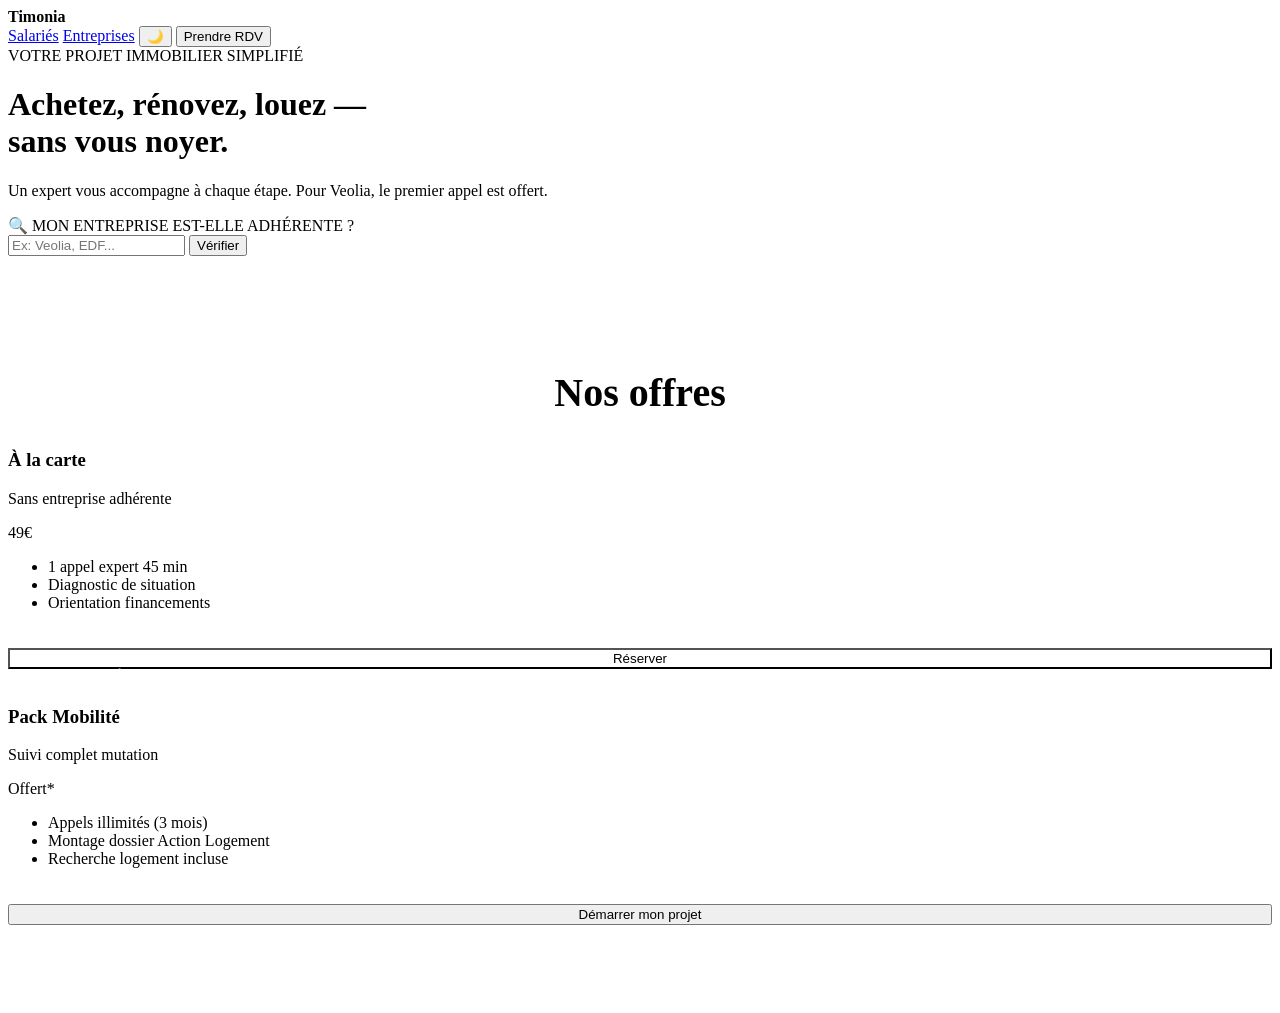
==== index.html @ 59b9c1b2 "Add pricing section with offers and buttons" ====
<!DOCTYPE html>
<html lang="fr">
<head>
    <meta charset="UTF-8">
    <meta name="viewport" content="width=device-width, initial-scale=1.0">
    <title>Timonia | Accompagnement Immobilier Pro</title>
    <link rel="stylesheet" href="css/style.css">
</head>
<body class="light-theme"> <nav class="navbar">
        <div class="nav-container">
            <div class="logo"><strong>Timonia</strong></div>
            <div class="nav-links">
                <a href="#salarie">Salariés</a>
                <a href="#entreprise">Entreprises</a>
                <button id="theme-toggle">🌙</button>
                <button class="btn-main">Prendre RDV</button>
            </div>
        </div>
    </nav>

    <header class="hero">
        <div class="container">
            <div class="badge">VOTRE PROJET IMMOBILIER SIMPLIFIÉ</div>
            <h1>Achetez, rénovez, louez — <br><span class="accent">sans vous noyer.</span></h1>
            <p>Un expert vous accompagne à chaque étape. Pour Veolia, le premier appel est offert.</p>
            
            <div class="search-box">
                <label>🔍 MON ENTREPRISE EST-ELLE ADHÉRENTE ?</label>
                <div class="input-group">
                    <input type="text" id="company-input" placeholder="Ex: Veolia, EDF...">
                    <button class="btn-main" onclick="checkCompany()">Vérifier</button>
                </div>
                <div id="result-msg"></div>
            </div>
        </div>
    </header>

    <script src="js/app.js"></script>
</body>


    <section class="container" style="padding: 80px 0;">
    <h2 class="fraunces" style="text-align: center; font-size: 2.5rem;">Nos offres</h2>
    <div class="pricing-grid">
        <div class="card">
            <h3>À la carte</h3>
            <p style="color:var(--muted)">Sans entreprise adhérente</p>
            <div class="price">49€</div>
            <ul class="features">
                <li>1 appel expert 45 min</li>
                <li>Diagnostic de situation</li>
                <li>Orientation financements</li>
            </ul>
            <button class="btn-main" style="width: 100%; margin-top: 20px; background: var(--surface2); color: var(--text);">Réserver</button>
        </div>

        <div class="card featured">
            <div class="badge" style="background: var(--accent); color: white;">RECOMMANDÉ VEOLIA</div>
            <h3>Pack Mobilité</h3>
            <p style="color:var(--muted)">Suivi complet mutation</p>
            <div class="price">Offert*</div>
            <ul class="features">
                <li>Appels illimités (3 mois)</li>
                <li>Montage dossier Action Logement</li>
                <li>Recherche logement incluse</li>
            </ul>
            <button class="btn-main" style="width: 100%; margin-top: 20px;">Démarrer mon projet</button>
        </div>
    </div>
</section>

    
</html>
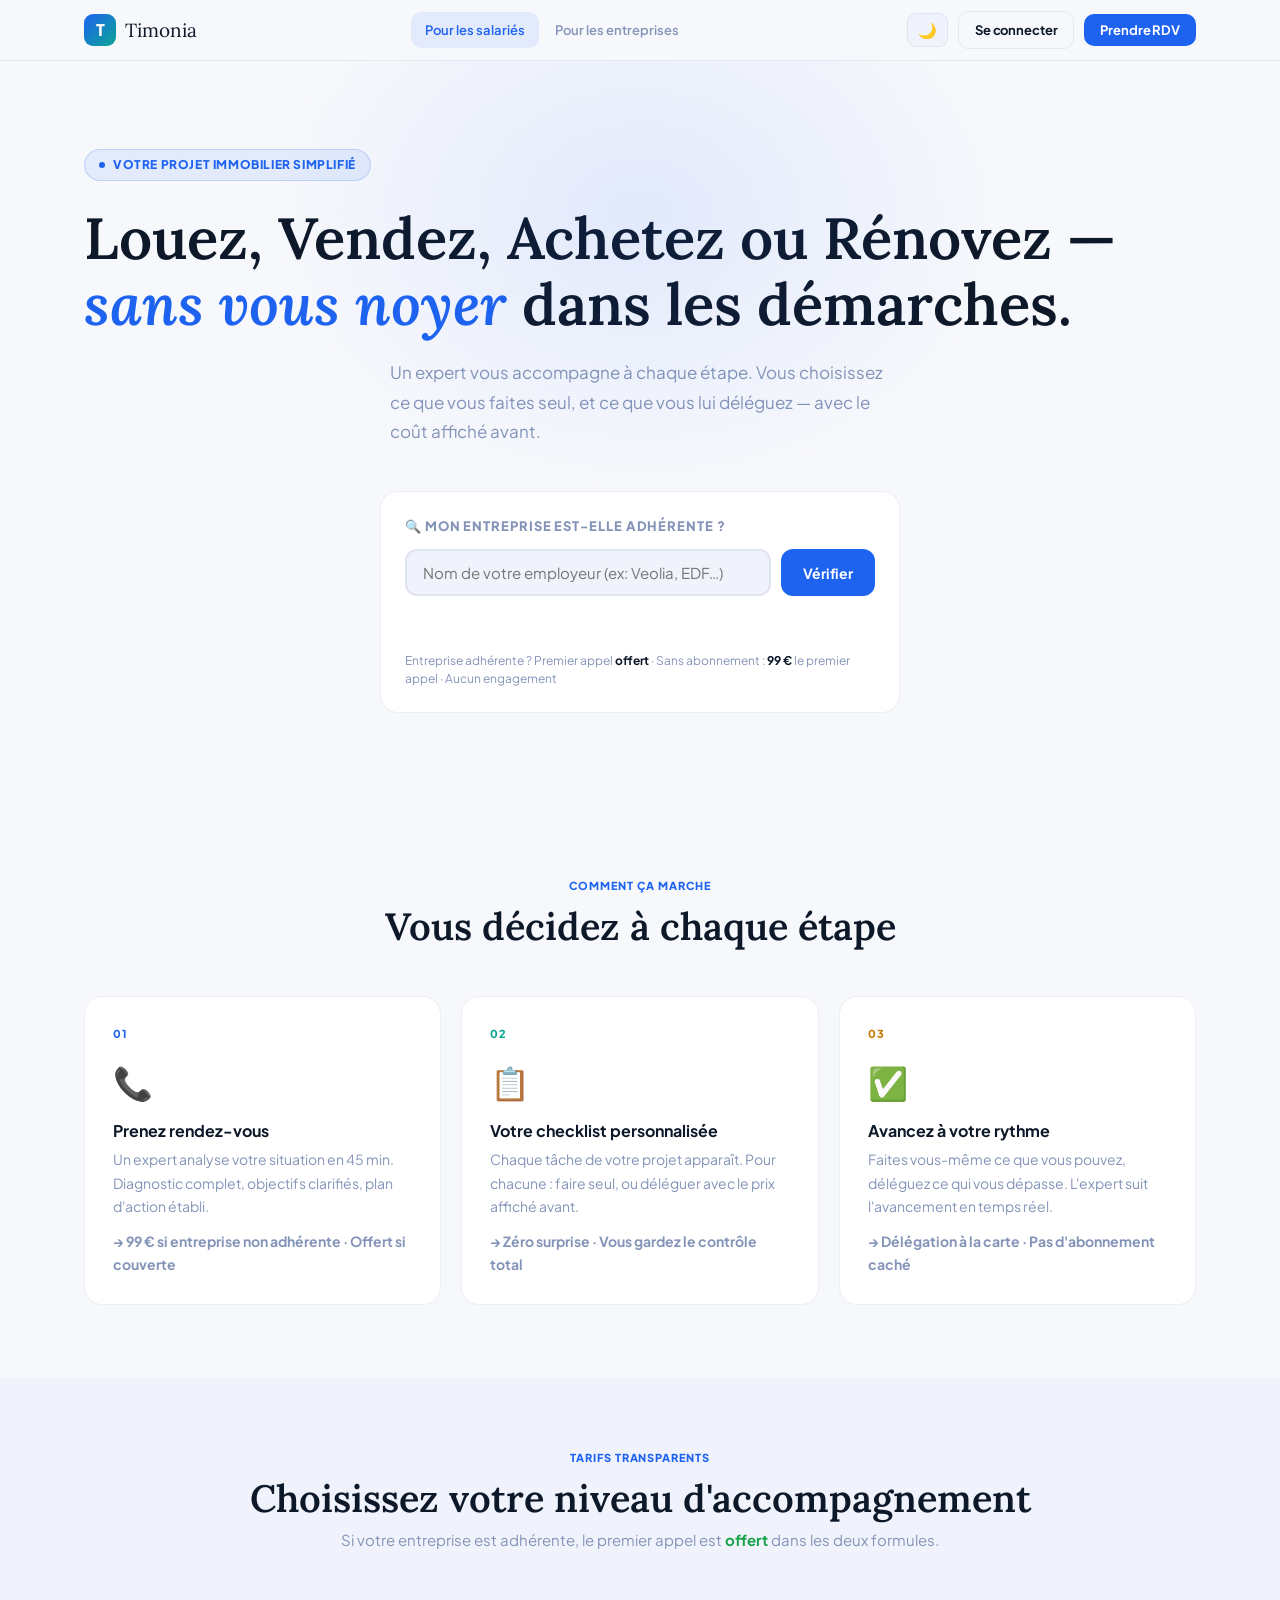
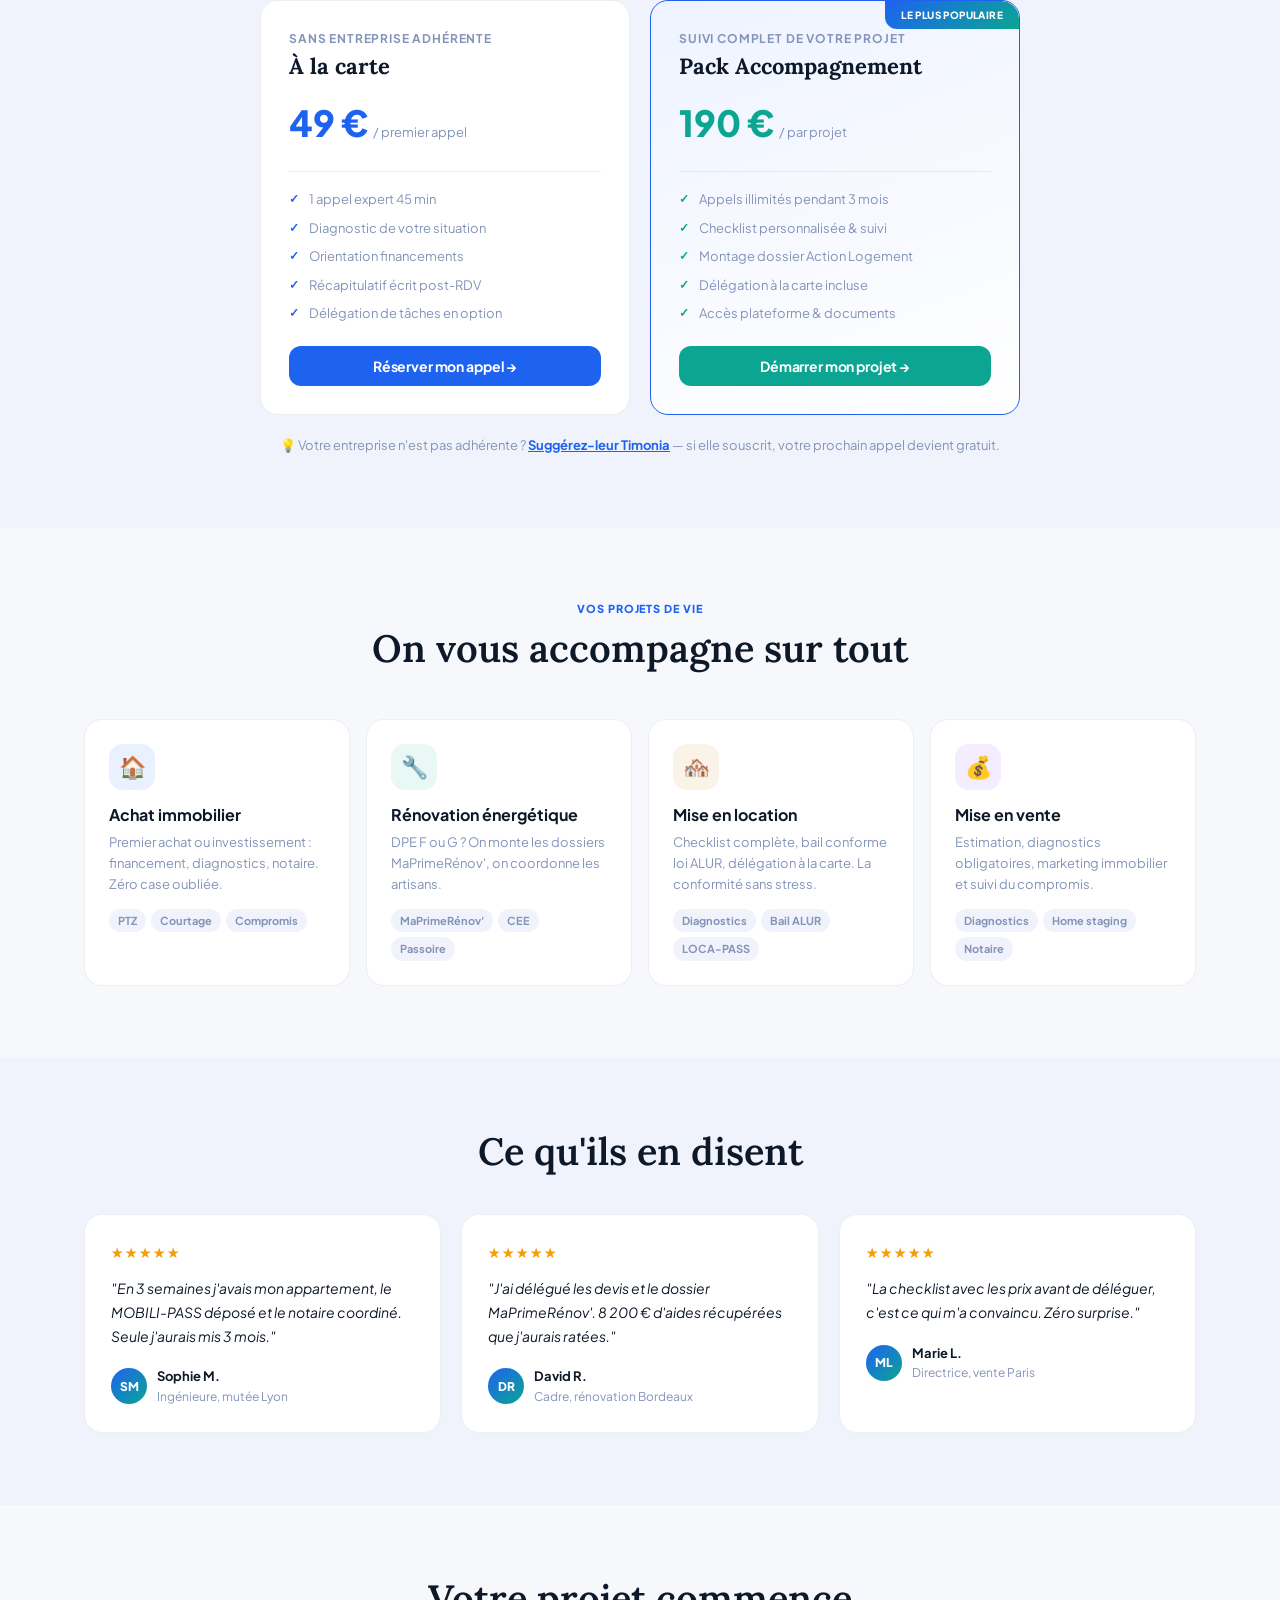
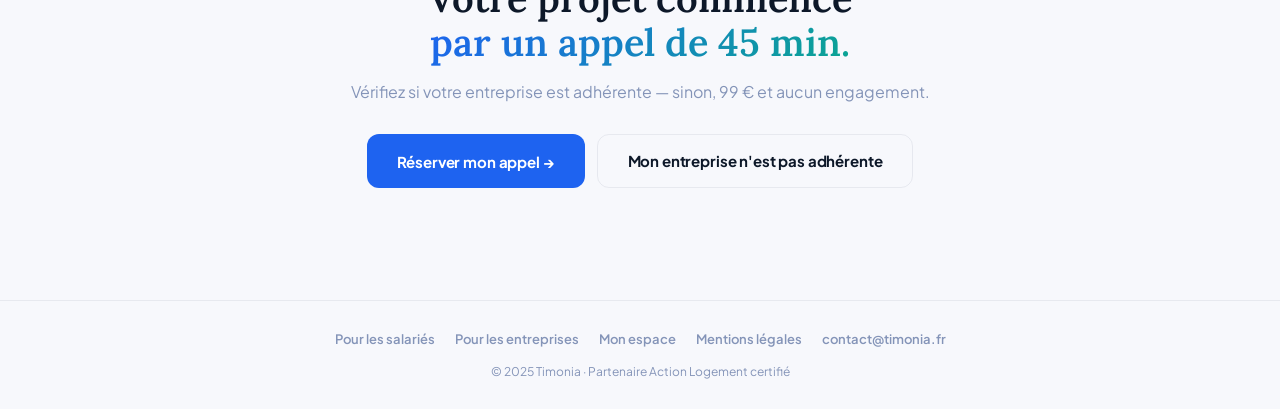
==== commit d84c0dc9: "Update index.html" ====
--- a/index.html
+++ b/index.html
@@ -1,73 +1,392 @@
 <!DOCTYPE html>
 <html lang="fr">
 <head>
-    <meta charset="UTF-8">
-    <meta name="viewport" content="width=device-width, initial-scale=1.0">
-    <title>Timonia | Accompagnement Immobilier Pro</title>
-    <link rel="stylesheet" href="css/style.css">
+  <meta charset="UTF-8" />
+  <meta name="viewport" content="width=device-width, initial-scale=1.0" />
+  <title>Timonia — Votre projet immobilier simplifié</title>
+  <link rel="stylesheet" href="css/base.css" />
+  <link rel="stylesheet" href="css/salarie.css" />
+  <link rel="preconnect" href="https://fonts.googleapis.com" />
+  <link href="https://fonts.googleapis.com/css2?family=Lora:ital,wght@0,400;0,600;1,400&family=Plus+Jakarta+Sans:wght@400;500;600;700;800&display=swap" rel="stylesheet" />
 </head>
-<body class="light-theme"> <nav class="navbar">
-        <div class="nav-container">
-            <div class="logo"><strong>Timonia</strong></div>
-            <div class="nav-links">
-                <a href="#salarie">Salariés</a>
-                <a href="#entreprise">Entreprises</a>
-                <button id="theme-toggle">🌙</button>
-                <button class="btn-main">Prendre RDV</button>
+<body class="light">
+
+  <!-- NAV -->
+  <nav class="navbar" id="navbar">
+    <div class="nav-inner">
+      <a href="index.html" class="logo">
+        <div class="logo-mark">T</div>
+        <span class="logo-text">Timonia</span>
+      </a>
+      <div class="nav-links">
+        <a href="index.html" class="nav-link active">Pour les salariés</a>
+        <a href="entreprise.html" class="nav-link">Pour les entreprises</a>
+      </div>
+      <div class="nav-right">
+        <button class="btn-theme" id="themeToggle" aria-label="Changer le thème">🌙</button>
+        <a href="dashboard.html" class="btn btn-outline btn-sm">Se connecter</a>
+        <button class="btn btn-primary btn-sm" id="openRdvModal">Prendre RDV</button>
+      </div>
+      <button class="nav-burger" id="navBurger" aria-label="Menu">☰</button>
+    </div>
+    <div class="nav-mobile" id="navMobile">
+      <a href="index.html" class="nav-mobile-link">Pour les salariés</a>
+      <a href="entreprise.html" class="nav-mobile-link">Pour les entreprises</a>
+      <a href="dashboard.html" class="nav-mobile-link">Se connecter</a>
+    </div>
+  </nav>
+
+  <!-- HERO -->
+  <section class="hero">
+    <div class="hero-glow"></div>
+    <div class="container">
+      <div class="hero-badge">
+        <span class="badge-dot"></span>
+        VOTRE PROJET IMMOBILIER SIMPLIFIÉ
+      </div>
+      <h1 class="hero-title">
+        Louez, Vendez, Achetez ou Rénovez —<br />
+        <em class="text-accent">sans vous noyer</em> dans les démarches.
+      </h1>
+      <p class="hero-sub">
+        Un expert vous accompagne à chaque étape. Vous choisissez ce que vous faites seul,
+        et ce que vous lui déléguez — avec le coût affiché avant.
+      </p>
+
+      <!-- Coverage Checker -->
+      <div class="coverage-box card">
+        <p class="coverage-label">🔍 Mon entreprise est-elle adhérente ?</p>
+        <div class="coverage-row">
+          <input
+            type="text"
+            id="coverageInput"
+            class="coverage-input"
+            placeholder="Nom de votre employeur (ex: Veolia, EDF…)"
+          />
+          <button class="btn btn-primary" id="checkCoverage">Vérifier</button>
+        </div>
+        <div id="coverageResult" class="coverage-result" hidden></div>
+        <p class="coverage-note">
+          Entreprise adhérente ? Premier appel <strong class="text-green">offert</strong> ·
+          Sans abonnement : <strong>99 €</strong> le premier appel · Aucun engagement
+        </p>
+      </div>
+    </div>
+  </section>
+
+  <!-- COMMENT ÇA MARCHE -->
+  <section class="section">
+    <div class="container">
+      <div class="section-header">
+        <p class="section-label text-accent">COMMENT ÇA MARCHE</p>
+        <h2 class="section-title">Vous décidez à chaque étape</h2>
+      </div>
+      <div class="grid-3">
+        <div class="card card-step">
+          <span class="step-num text-accent">01</span>
+          <div class="step-icon">📞</div>
+          <h3>Prenez rendez-vous</h3>
+          <p>Un expert analyse votre situation en 45 min. Diagnostic complet, objectifs clarifiés, plan d'action établi.</p>
+          <p class="step-note text-accent">→ 99 € si entreprise non adhérente · Offert si couverte</p>
+        </div>
+        <div class="card card-step">
+          <span class="step-num text-teal">02</span>
+          <div class="step-icon">📋</div>
+          <h3>Votre checklist personnalisée</h3>
+          <p>Chaque tâche de votre projet apparaît. Pour chacune : faire seul, ou déléguer avec le prix affiché avant.</p>
+          <p class="step-note text-teal">→ Zéro surprise · Vous gardez le contrôle total</p>
+        </div>
+        <div class="card card-step">
+          <span class="step-num text-gold">03</span>
+          <div class="step-icon">✅</div>
+          <h3>Avancez à votre rythme</h3>
+          <p>Faites vous-même ce que vous pouvez, déléguez ce qui vous dépasse. L'expert suit l'avancement en temps réel.</p>
+          <p class="step-note text-gold">→ Délégation à la carte · Pas d'abonnement caché</p>
+        </div>
+      </div>
+    </div>
+  </section>
+
+  <!-- TARIFS SALARIÉ -->
+  <section class="section section-tinted">
+    <div class="container">
+      <div class="section-header">
+        <p class="section-label text-accent">TARIFS TRANSPARENTS</p>
+        <h2 class="section-title">Choisissez votre niveau d'accompagnement</h2>
+        <p class="section-sub">Si votre entreprise est adhérente, le premier appel est <strong class="text-green">offert</strong> dans les deux formules.</p>
+      </div>
+      <div class="pricing-grid">
+        <div class="plan card">
+          <p class="plan-sub">Sans entreprise adhérente</p>
+          <h3 class="plan-name">À la carte</h3>
+          <div class="plan-price">
+            <span class="price-amount text-accent">49 €</span>
+            <span class="price-period">/ premier appel</span>
+          </div>
+          <ul class="plan-features">
+            <li>1 appel expert 45 min</li>
+            <li>Diagnostic de votre situation</li>
+            <li>Orientation financements</li>
+            <li>Récapitulatif écrit post-RDV</li>
+            <li>Délégation de tâches en option</li>
+          </ul>
+          <button class="btn btn-primary w-full" onclick="openModal('rdv')">Réserver mon appel →</button>
+        </div>
+        <div class="plan plan-featured card">
+          <div class="plan-badge">LE PLUS POPULAIRE</div>
+          <p class="plan-sub">Suivi complet de votre projet</p>
+          <h3 class="plan-name">Pack Accompagnement</h3>
+          <div class="plan-price">
+            <span class="price-amount text-teal">190 €</span>
+            <span class="price-period">/ par projet</span>
+          </div>
+          <ul class="plan-features">
+            <li>Appels illimités pendant 3 mois</li>
+            <li>Checklist personnalisée & suivi</li>
+            <li>Montage dossier Action Logement</li>
+            <li>Délégation à la carte incluse</li>
+            <li>Accès plateforme & documents</li>
+          </ul>
+          <button class="btn btn-teal w-full" onclick="openModal('pack')">Démarrer mon projet →</button>
+        </div>
+      </div>
+      <p class="pricing-note">
+        💡 Votre entreprise n'est pas adhérente ?
+        <a href="entreprise.html" class="link-accent">Suggérez-leur Timonia</a>
+        — si elle souscrit, votre prochain appel devient gratuit.
+      </p>
+    </div>
+  </section>
+
+  <!-- CAS D'USAGE -->
+  <section class="section">
+    <div class="container">
+      <div class="section-header">
+        <p class="section-label text-accent">VOS PROJETS DE VIE</p>
+        <h2 class="section-title">On vous accompagne sur tout</h2>
+      </div>
+      <div class="grid-4">
+        <div class="card card-usecase" onclick="window.location='dashboard.html#achat'">
+          <div class="usecase-icon accent-bg">🏠</div>
+          <h3>Achat immobilier</h3>
+          <p>Premier achat ou investissement : financement, diagnostics, notaire. Zéro case oubliée.</p>
+          <div class="tags">
+            <span class="tag tag-accent">PTZ</span>
+            <span class="tag tag-accent">Courtage</span>
+            <span class="tag tag-accent">Compromis</span>
+          </div>
+        </div>
+        <div class="card card-usecase" onclick="window.location='dashboard.html#renovation'">
+          <div class="usecase-icon teal-bg">🔧</div>
+          <h3>Rénovation énergétique</h3>
+          <p>DPE F ou G ? On monte les dossiers MaPrimeRénov', on coordonne les artisans.</p>
+          <div class="tags">
+            <span class="tag tag-teal">MaPrimeRénov'</span>
+            <span class="tag tag-teal">CEE</span>
+            <span class="tag tag-teal">Passoire</span>
+          </div>
+        </div>
+        <div class="card card-usecase" onclick="window.location='dashboard.html#location'">
+          <div class="usecase-icon gold-bg">🏘️</div>
+          <h3>Mise en location</h3>
+          <p>Checklist complète, bail conforme loi ALUR, délégation à la carte. La conformité sans stress.</p>
+          <div class="tags">
+            <span class="tag tag-gold">Diagnostics</span>
+            <span class="tag tag-gold">Bail ALUR</span>
+            <span class="tag tag-gold">LOCA-PASS</span>
+          </div>
+        </div>
+        <div class="card card-usecase" onclick="window.location='dashboard.html#vente'">
+          <div class="usecase-icon purple-bg">💰</div>
+          <h3>Mise en vente</h3>
+          <p>Estimation, diagnostics obligatoires, marketing immobilier et suivi du compromis.</p>
+          <div class="tags">
+            <span class="tag tag-purple">Diagnostics</span>
+            <span class="tag tag-purple">Home staging</span>
+            <span class="tag tag-purple">Notaire</span>
+          </div>
+        </div>
+      </div>
+    </div>
+  </section>
+
+  <!-- TÉMOIGNAGES -->
+  <section class="section section-tinted">
+    <div class="container">
+      <h2 class="section-title" style="text-align:center;margin-bottom:2.5rem;">Ce qu'ils en disent</h2>
+      <div class="grid-3">
+        <div class="card card-testimonial">
+          <div class="stars">★★★★★</div>
+          <p class="testimonial-text">"En 3 semaines j'avais mon appartement, le MOBILI-PASS déposé et le notaire coordiné. Seule j'aurais mis 3 mois."</p>
+          <div class="testimonial-author">
+            <div class="author-avatar">SM</div>
+            <div>
+              <p class="author-name">Sophie M.</p>
+              <p class="author-role">Ingénieure, mutée Lyon</p>
             </div>
-        </div>
-    </nav>
-
-    <header class="hero">
-        <div class="container">
-            <div class="badge">VOTRE PROJET IMMOBILIER SIMPLIFIÉ</div>
-            <h1>Achetez, rénovez, louez — <br><span class="accent">sans vous noyer.</span></h1>
-            <p>Un expert vous accompagne à chaque étape. Pour Veolia, le premier appel est offert.</p>
-            
-            <div class="search-box">
-                <label>🔍 MON ENTREPRISE EST-ELLE ADHÉRENTE ?</label>
-                <div class="input-group">
-                    <input type="text" id="company-input" placeholder="Ex: Veolia, EDF...">
-                    <button class="btn-main" onclick="checkCompany()">Vérifier</button>
-                </div>
-                <div id="result-msg"></div>
+          </div>
+        </div>
+        <div class="card card-testimonial">
+          <div class="stars">★★★★★</div>
+          <p class="testimonial-text">"J'ai délégué les devis et le dossier MaPrimeRénov'. 8 200 € d'aides récupérées que j'aurais ratées."</p>
+          <div class="testimonial-author">
+            <div class="author-avatar">DR</div>
+            <div>
+              <p class="author-name">David R.</p>
+              <p class="author-role">Cadre, rénovation Bordeaux</p>
             </div>
-        </div>
-    </header>
-
-    <script src="js/app.js"></script>
+          </div>
+        </div>
+        <div class="card card-testimonial">
+          <div class="stars">★★★★★</div>
+          <p class="testimonial-text">"La checklist avec les prix avant de déléguer, c'est ce qui m'a convaincu. Zéro surprise."</p>
+          <div class="testimonial-author">
+            <div class="author-avatar">ML</div>
+            <div>
+              <p class="author-name">Marie L.</p>
+              <p class="author-role">Directrice, vente Paris</p>
+            </div>
+          </div>
+        </div>
+      </div>
+    </div>
+  </section>
+
+  <!-- CTA FINAL -->
+  <section class="section cta-section">
+    <div class="container text-center">
+      <h2 class="cta-title">Votre projet commence<br /><span class="gradient-text">par un appel de 45 min.</span></h2>
+      <p class="cta-sub">Vérifiez si votre entreprise est adhérente — sinon, 99 € et aucun engagement.</p>
+      <div class="cta-btns">
+        <button class="btn btn-primary btn-lg" onclick="openModal('rdv')">Réserver mon appel →</button>
+        <a href="entreprise.html" class="btn btn-outline btn-lg">Mon entreprise n'est pas adhérente</a>
+      </div>
+    </div>
+  </section>
+
+  <!-- FOOTER -->
+  <footer class="footer">
+    <div class="container">
+      <div class="footer-links">
+        <a href="index.html">Pour les salariés</a>
+        <a href="entreprise.html">Pour les entreprises</a>
+        <a href="dashboard.html">Mon espace</a>
+        <a href="#">Mentions légales</a>
+        <a href="mailto:contact@timonia.fr">contact@timonia.fr</a>
+      </div>
+      <p class="footer-copy">© 2025 Timonia · Partenaire Action Logement certifié</p>
+    </div>
+  </footer>
+
+  <!-- MODAL RDV -->
+  <div class="modal-bg" id="modalRdv" hidden>
+    <div class="modal-box">
+      <div class="modal-header">
+        <div>
+          <h2 class="modal-title">Réserver mon appel expert</h2>
+          <p class="modal-sub">49 € si votre entreprise n'est pas adhérente</p>
+        </div>
+        <button class="modal-close" onclick="closeModal('rdv')">✕</button>
+      </div>
+      <div class="modal-notice">
+        💡 Entreprise adhérente ? Cet appel est <strong>offert</strong>. On vérifiera avec vous.
+      </div>
+      <form id="formRdv" class="modal-form">
+        <div class="form-row">
+          <div class="form-group">
+            <label>Prénom & Nom</label>
+            <input type="text" placeholder="Thomas Mercier" required />
+          </div>
+          <div class="form-group">
+            <label>Email</label>
+            <input type="email" placeholder="t.mercier@email.com" required />
+          </div>
+        </div>
+        <div class="form-group">
+          <label>Votre employeur (optionnel)</label>
+          <input type="text" placeholder="Veolia, EDF, SNCF…" />
+        </div>
+        <div class="form-group">
+          <label>Votre projet</label>
+          <select>
+            <option value="">Sélectionner…</option>
+            <option>Mobilité professionnelle</option>
+            <option>Achat immobilier</option>
+            <option>Rénovation énergétique</option>
+            <option>Location / Gestion locative</option>
+            <option>Mise en vente</option>
+          </select>
+        </div>
+        <div class="form-group">
+          <label>Contexte rapide</label>
+          <textarea rows="2" placeholder="Ex: Muté à Lyon en septembre, budget 420k€…"></textarea>
+        </div>
+        <button type="submit" class="btn btn-primary w-full">Confirmer mon RDV → 49 €</button>
+        <p class="form-note">Si votre entreprise est adhérente, le paiement ne sera pas prélevé.</p>
+      </form>
+      <div class="form-success" id="successRdv" hidden>
+        <div class="success-icon">✅</div>
+        <h3>C'est confirmé !</h3>
+        <p>Un expert Timonia vous rappelle sous 24h pour fixer le créneau.</p>
+      </div>
+    </div>
+  </div>
+
+  <!-- MODAL PACK -->
+  <div class="modal-bg" id="modalPack" hidden>
+    <div class="modal-box">
+      <div class="modal-header">
+        <div>
+          <h2 class="modal-title">Pack Accompagnement</h2>
+          <p class="modal-sub">190€/ mois · Suivi complet 3 mois</p>
+        </div>
+        <button class="modal-close" onclick="closeModal('pack')">✕</button>
+      </div>
+      <div class="modal-notice">
+        💡 Entreprise adhérente ? Cet appel est <strong>offert</strong>. On vérifiera avec vous.
+      </div>
+      <form id="formPack" class="modal-form">
+        <div class="form-row">
+          <div class="form-group">
+            <label>Prénom & Nom</label>
+            <input type="text" placeholder="Thomas Mercier" required />
+          </div>
+          <div class="form-group">
+            <label>Email</label>
+            <input type="email" placeholder="t.mercier@email.com" required />
+          </div>
+        </div>
+        <div class="form-group">
+          <label>Votre employeur (optionnel)</label>
+          <input type="text" placeholder="Veolia, EDF, SNCF…" />
+        </div>
+        <div class="form-group">
+          <label>Votre projet</label>
+          <select>
+            <option value="">Sélectionner…</option>
+            <option>Mobilité professionnelle</option>
+            <option>Achat immobilier</option>
+            <option>Rénovation énergétique</option>
+            <option>Location / Gestion locative</option>
+            <option>Mise en vente</option>
+          </select>
+        </div>
+        <div class="form-group">
+          <label>Contexte rapide</label>
+          <textarea rows="2" placeholder="Ex: Muté à Lyon en septembre, budget 420k€…"></textarea>
+        </div>
+        <button type="submit" class="btn btn-teal w-full">Démarrer mon accompagnement →</button>
+        <p class="form-note">Si votre entreprise est adhérente, le paiement ne sera pas prélevé.</p>
+      </form>
+      <div class="form-success" id="successPack" hidden>
+        <div class="success-icon">✅</div>
+        <h3>C'est confirmé !</h3>
+        <p>Un expert Timonia vous rappelle sous 24h pour fixer le créneau.</p>
+      </div>
+    </div>
+  </div>
+
+  <script src="js/theme.js"></script>
+  <script src="js/salarie.js"></script>
 </body>
-
-
-    <section class="container" style="padding: 80px 0;">
-    <h2 class="fraunces" style="text-align: center; font-size: 2.5rem;">Nos offres</h2>
-    <div class="pricing-grid">
-        <div class="card">
-            <h3>À la carte</h3>
-            <p style="color:var(--muted)">Sans entreprise adhérente</p>
-            <div class="price">49€</div>
-            <ul class="features">
-                <li>1 appel expert 45 min</li>
-                <li>Diagnostic de situation</li>
-                <li>Orientation financements</li>
-            </ul>
-            <button class="btn-main" style="width: 100%; margin-top: 20px; background: var(--surface2); color: var(--text);">Réserver</button>
-        </div>
-
-        <div class="card featured">
-            <div class="badge" style="background: var(--accent); color: white;">RECOMMANDÉ VEOLIA</div>
-            <h3>Pack Mobilité</h3>
-            <p style="color:var(--muted)">Suivi complet mutation</p>
-            <div class="price">Offert*</div>
-            <ul class="features">
-                <li>Appels illimités (3 mois)</li>
-                <li>Montage dossier Action Logement</li>
-                <li>Recherche logement incluse</li>
-            </ul>
-            <button class="btn-main" style="width: 100%; margin-top: 20px;">Démarrer mon projet</button>
-        </div>
-    </div>
-</section>
-
-    
 </html>
--- a/css/base.css
+++ b/css/base.css
@@ -0,0 +1,472 @@
+/* ─── VARIABLES ──────────────────────────────────────────────────────────── */
+:root {
+  --accent:   #1e63f0;
+  --accent-l: rgba(30,99,240,0.09);
+  --teal:     #0ba592;
+  --teal-l:   rgba(11,165,146,0.09);
+  --gold:     #c47a00;
+  --gold-l:   rgba(196,122,0,0.09);
+  --green:    #16a34a;
+  --green-l:  rgba(22,163,74,0.09);
+  --purple:   #7c3aed;
+  --purple-l: rgba(124,58,237,0.09);
+  --red:      #e02424;
+
+  /* Light theme */
+  --bg:      #f7f8fc;
+  --surf:    #ffffff;
+  --surf2:   #f0f3fb;
+  --surf3:   #e6eaf7;
+  --border:  rgba(15,30,80,0.07);
+  --text:    #0d1829;
+  --muted:   #8494b8;
+  --shadow:  rgba(0,0,0,0.07);
+}
+
+body.dark {
+  --bg:      #08111e;
+  --surf:    #101826;
+  --surf2:   #19243a;
+  --surf3:   #212d45;
+  --border:  rgba(255,255,255,0.06);
+  --text:    #dde4f8;
+  --muted:   #4e6080;
+  --shadow:  rgba(0,0,0,0.3);
+}
+
+/* ─── RESET ──────────────────────────────────────────────────────────────── */
+*, *::before, *::after { box-sizing: border-box; margin: 0; padding: 0; }
+html { scroll-behavior: smooth; }
+body {
+  font-family: 'Plus Jakarta Sans', sans-serif;
+  background: var(--bg);
+  color: var(--text);
+  transition: background 0.35s, color 0.35s;
+  line-height: 1.6;
+}
+a { text-decoration: none; color: inherit; }
+button { font-family: inherit; cursor: pointer; }
+img { max-width: 100%; }
+::-webkit-scrollbar { width: 5px; }
+::-webkit-scrollbar-thumb { background: var(--surf3); border-radius: 3px; }
+
+/* ─── TYPOGRAPHY ─────────────────────────────────────────────────────────── */
+.lora { font-family: 'Lora', serif; }
+h1, h2, h3 { font-family: 'Lora', serif; line-height: 1.15; }
+h1 { font-size: clamp(32px, 5vw, 58px); font-weight: 600; }
+h2 { font-size: clamp(24px, 3.5vw, 38px); font-weight: 600; }
+h3 { font-size: 16px; font-weight: 700; font-family: 'Plus Jakarta Sans', sans-serif; }
+
+.text-accent  { color: var(--accent); }
+.text-teal    { color: var(--teal); }
+.text-gold    { color: var(--gold); }
+.text-green   { color: var(--green); }
+.text-purple  { color: var(--purple); }
+.text-muted   { color: var(--muted); }
+.text-center  { text-align: center; }
+
+.gradient-text {
+  background: linear-gradient(135deg, var(--accent) 0%, var(--teal) 100%);
+  -webkit-background-clip: text;
+  -webkit-text-fill-color: transparent;
+  background-clip: text;
+}
+
+/* ─── LAYOUT ─────────────────────────────────────────────────────────────── */
+.container {
+  max-width: 1160px;
+  margin: 0 auto;
+  padding: 0 24px;
+}
+.section { padding: 72px 0; }
+.section-tinted { background: var(--surf2); }
+
+/* ─── CARD ───────────────────────────────────────────────────────────────── */
+.card {
+  background: var(--surf);
+  border: 1px solid var(--border);
+  border-radius: 18px;
+  transition: box-shadow 0.22s, transform 0.22s;
+}
+.card-lift:hover {
+  transform: translateY(-3px);
+  box-shadow: 0 14px 40px var(--shadow);
+}
+
+/* ─── BUTTONS ────────────────────────────────────────────────────────────── */
+.btn {
+  display: inline-flex;
+  align-items: center;
+  justify-content: center;
+  gap: 6px;
+  border: none;
+  border-radius: 12px;
+  font-weight: 700;
+  font-size: 14px;
+  padding: 11px 22px;
+  cursor: pointer;
+  transition: all 0.18s;
+  letter-spacing: -0.01em;
+  white-space: nowrap;
+}
+.btn-sm  { padding: 8px 16px; font-size: 13px; border-radius: 10px; }
+.btn-lg  { padding: 14px 30px; font-size: 15px; }
+.w-full  { width: 100%; justify-content: center; }
+
+.btn-primary {
+  background: var(--accent);
+  color: #fff;
+}
+.btn-primary:hover {
+  filter: brightness(1.1);
+  transform: translateY(-1px);
+  box-shadow: 0 8px 24px rgba(30,99,240,0.4);
+}
+
+.btn-teal {
+  background: var(--teal);
+  color: #fff;
+}
+.btn-teal:hover {
+  filter: brightness(1.08);
+  transform: translateY(-1px);
+  box-shadow: 0 8px 24px rgba(11,165,146,0.4);
+}
+
+.btn-outline {
+  background: transparent;
+  color: var(--text);
+  border: 1.5px solid var(--border);
+}
+.btn-outline:hover {
+  background: var(--surf2);
+  border-color: var(--muted);
+}
+
+.btn-ghost {
+  background: transparent;
+  color: var(--muted);
+  border: none;
+  font-size: 13px;
+  font-weight: 600;
+  padding: 6px 10px;
+  border-radius: 8px;
+}
+.btn-ghost:hover { background: var(--surf2); color: var(--text); }
+
+/* ─── NAVBAR ─────────────────────────────────────────────────────────────── */
+.navbar {
+  position: sticky;
+  top: 0;
+  z-index: 100;
+  background: rgba(var(--bg-rgb, 247,248,252), 0.88);
+  backdrop-filter: blur(22px);
+  border-bottom: 1px solid var(--border);
+  transition: background 0.35s;
+}
+body.dark .navbar { background: rgba(8,17,30,0.9); }
+body.light .navbar { background: rgba(247,248,252,0.9); }
+
+.nav-inner {
+  max-width: 1160px;
+  margin: 0 auto;
+  padding: 0 24px;
+  height: 60px;
+  display: flex;
+  align-items: center;
+  gap: 16px;
+}
+
+.logo {
+  display: flex;
+  align-items: center;
+  gap: 9px;
+  flex-shrink: 0;
+}
+.logo-mark {
+  width: 32px;
+  height: 32px;
+  border-radius: 9px;
+  background: linear-gradient(135deg, var(--accent), var(--teal));
+  display: flex;
+  align-items: center;
+  justify-content: center;
+  color: #fff;
+  font-size: 16px;
+  font-weight: 800;
+  overflow: hidden;
+}
+.logo-mark img { width: 100%; height: 100%; object-fit: cover; }
+.logo-text {
+  font-family: 'Lora', serif;
+  font-size: 19px;
+  color: var(--text);
+}
+
+.nav-links {
+  display: flex;
+  align-items: center;
+  gap: 2px;
+  flex: 1;
+  justify-content: center;
+}
+.nav-link {
+  background: transparent;
+  border: none;
+  padding: 8px 14px;
+  border-radius: 10px;
+  font-weight: 600;
+  font-size: 13px;
+  color: var(--muted);
+  cursor: pointer;
+  transition: all 0.18s;
+  text-decoration: none;
+  white-space: nowrap;
+}
+.nav-link:hover, .nav-link.active { color: var(--accent); background: var(--accent-l); }
+
+.nav-right { display: flex; align-items: center; gap: 10px; flex-shrink: 0; }
+
+.btn-theme {
+  background: var(--surf2);
+  border: 1px solid var(--border);
+  border-radius: 9px;
+  padding: 6px 10px;
+  font-size: 15px;
+  cursor: pointer;
+  transition: all 0.2s;
+}
+.btn-theme:hover { background: var(--surf3); }
+
+.nav-burger { display: none; background: none; border: none; font-size: 22px; color: var(--text); cursor: pointer; }
+
+.nav-mobile {
+  display: none;
+  flex-direction: column;
+  border-top: 1px solid var(--border);
+  padding: 8px 16px 12px;
+}
+.nav-mobile.open { display: flex; }
+.nav-mobile-link {
+  padding: 10px 8px;
+  font-weight: 600;
+  font-size: 14px;
+  color: var(--text);
+  border-bottom: 1px solid var(--border);
+  text-decoration: none;
+}
+.nav-mobile-link:last-child { border: none; }
+
+@media (max-width: 768px) {
+  .nav-links, .nav-right { display: none; }
+  .nav-burger { display: block; margin-left: auto; }
+}
+
+/* ─── SECTION HEADER ─────────────────────────────────────────────────────── */
+.section-header { text-align: center; margin-bottom: 48px; }
+.section-label {
+  font-size: 11px;
+  font-weight: 800;
+  text-transform: uppercase;
+  letter-spacing: 0.09em;
+  margin-bottom: 10px;
+}
+.section-title { color: var(--text); margin-bottom: 8px; }
+.section-sub { color: var(--muted); font-size: 15px; }
+
+/* ─── GRIDS ──────────────────────────────────────────────────────────────── */
+.grid-2 { display: grid; grid-template-columns: 1fr 1fr; gap: 20px; }
+.grid-3 { display: grid; grid-template-columns: repeat(3, 1fr); gap: 20px; }
+.grid-4 { display: grid; grid-template-columns: repeat(4, 1fr); gap: 16px; }
+
+@media (max-width: 1024px) { .grid-4 { grid-template-columns: repeat(2, 1fr); } }
+@media (max-width: 768px)  { .grid-3, .grid-2 { grid-template-columns: 1fr; } }
+@media (max-width: 640px)  { .grid-4 { grid-template-columns: 1fr; } }
+
+/* ─── BADGES & TAGS ──────────────────────────────────────────────────────── */
+.badge {
+  display: inline-flex;
+  align-items: center;
+  padding: 3px 10px;
+  border-radius: 100px;
+  font-size: 11px;
+  font-weight: 800;
+  letter-spacing: 0.02em;
+}
+.badge-green { background: var(--green-l); color: var(--green); border: 1px solid rgba(22,163,74,0.2); }
+.badge-teal  { background: var(--teal-l);  color: var(--teal);  border: 1px solid rgba(11,165,146,0.2); }
+.badge-gold  { background: var(--gold-l);  color: var(--gold);  border: 1px solid rgba(196,122,0,0.2); }
+.badge-accent{ background: var(--accent-l);color: var(--accent);border: 1px solid rgba(30,99,240,0.2); }
+
+.tag {
+  display: inline-flex;
+  align-items: center;
+  padding: 3px 9px;
+  border-radius: 100px;
+  font-size: 11px;
+  font-weight: 700;
+}
+.tag-accent { background: var(--accent-l); color: var(--accent); }
+.tag-teal   { background: var(--teal-l);   color: var(--teal); }
+.tag-gold   { background: var(--gold-l);   color: var(--gold); }
+.tag-purple { background: var(--purple-l); color: var(--purple); }
+.tag { background: var(--surf2); color: var(--muted); }
+
+/* ─── ICON BACKGROUNDS ───────────────────────────────────────────────────── */
+.accent-bg { background: var(--accent-l); }
+.teal-bg   { background: var(--teal-l); }
+.gold-bg   { background: var(--gold-l); }
+.purple-bg { background: var(--purple-l); }
+
+/* ─── PROGRESS BAR ───────────────────────────────────────────────────────── */
+.progress-bar {
+  height: 6px;
+  background: var(--surf3);
+  border-radius: 100px;
+  overflow: hidden;
+}
+.progress-fill {
+  height: 100%;
+  background: linear-gradient(90deg, var(--accent), var(--teal));
+  border-radius: 100px;
+  transition: width 0.6s cubic-bezier(.22,1,.36,1);
+}
+
+/* ─── FORMS ──────────────────────────────────────────────────────────────── */
+input, textarea, select {
+  background: var(--surf2);
+  border: 1.5px solid var(--border);
+  border-radius: 11px;
+  padding: 11px 14px;
+  font-size: 14px;
+  color: var(--text);
+  width: 100%;
+  outline: none;
+  transition: border 0.2s;
+  font-family: inherit;
+}
+input:focus, textarea:focus, select:focus {
+  border-color: var(--accent);
+  box-shadow: 0 0 0 3px rgba(30,99,240,0.12);
+}
+select { appearance: none; cursor: pointer; }
+label {
+  display: block;
+  font-size: 11px;
+  font-weight: 800;
+  color: var(--muted);
+  margin-bottom: 5px;
+  text-transform: uppercase;
+  letter-spacing: 0.07em;
+}
+textarea { resize: vertical; }
+
+/* ─── MODAL ──────────────────────────────────────────────────────────────── */
+.modal-bg {
+  position: fixed;
+  inset: 0;
+  background: rgba(0,0,0,0.55);
+  backdrop-filter: blur(10px);
+  z-index: 300;
+  display: flex;
+  align-items: center;
+  justify-content: center;
+  animation: fadeIn 0.2s;
+}
+.modal-bg[hidden] { display: none; }
+
+.modal-box {
+  background: var(--surf);
+  border-radius: 22px;
+  padding: 32px;
+  width: 92%;
+  max-width: 500px;
+  border: 1px solid var(--border);
+  animation: modalUp 0.28s cubic-bezier(.22,1,.36,1);
+  max-height: 90vh;
+  overflow-y: auto;
+}
+
+.modal-header {
+  display: flex;
+  justify-content: space-between;
+  align-items: flex-start;
+  margin-bottom: 20px;
+  gap: 12px;
+}
+.modal-title { font-size: 20px; color: var(--text); margin-bottom: 4px; }
+.modal-sub   { font-size: 13px; color: var(--muted); }
+.modal-tag   { display: inline-block; padding: 3px 10px; border-radius: 7px; font-size: 11px; font-weight: 800; text-transform: uppercase; letter-spacing: 0.06em; margin-bottom: 8px; }
+
+.modal-close {
+  background: var(--surf2);
+  border: none;
+  border-radius: 8px;
+  padding: 6px 10px;
+  font-size: 16px;
+  color: var(--muted);
+  cursor: pointer;
+  flex-shrink: 0;
+  transition: all 0.15s;
+}
+.modal-close:hover { background: var(--surf3); color: var(--text); }
+
+.modal-notice {
+  background: var(--accent-l);
+  border: 1px solid rgba(30,99,240,0.2);
+  border-radius: 11px;
+  padding: 10px 14px;
+  font-size: 13px;
+  color: var(--accent);
+  font-weight: 600;
+  margin-bottom: 20px;
+}
+
+.modal-form { display: flex; flex-direction: column; gap: 16px; }
+.form-row { display: grid; grid-template-columns: 1fr 1fr; gap: 12px; }
+.form-group { display: flex; flex-direction: column; }
+.form-note { text-align: center; font-size: 11px; color: var(--muted); margin-top: -8px; }
+
+@media (max-width: 520px) { .form-row { grid-template-columns: 1fr; } }
+
+.form-success {
+  text-align: center;
+  padding: 20px 0;
+}
+.success-icon { font-size: 52px; margin-bottom: 12px; }
+.form-success h3 { font-size: 22px; color: var(--text); margin-bottom: 8px; }
+.form-success p  { color: var(--muted); font-size: 14px; }
+
+/* ─── FOOTER ─────────────────────────────────────────────────────────────── */
+.footer {
+  border-top: 1px solid var(--border);
+  padding: 28px 0;
+  margin-top: 40px;
+}
+.footer-links {
+  display: flex;
+  justify-content: center;
+  gap: 20px;
+  flex-wrap: wrap;
+  margin-bottom: 12px;
+}
+.footer-links a {
+  font-size: 13px;
+  color: var(--muted);
+  font-weight: 600;
+  transition: color 0.18s;
+}
+.footer-links a:hover { color: var(--text); }
+.footer-copy { text-align: center; font-size: 12px; color: var(--muted); }
+
+/* ─── ANIMATIONS ─────────────────────────────────────────────────────────── */
+@keyframes fadeIn  { from { opacity: 0; } to { opacity: 1; } }
+@keyframes modalUp { from { transform: translateY(36px); opacity: 0; } to { transform: translateY(0); opacity: 1; } }
+@keyframes slideIn { from { opacity: 0; transform: translateY(14px); } to { opacity: 1; transform: translateY(0); } }
+@keyframes pulse   { 0%,100%{box-shadow:0 0 0 0 rgba(30,99,240,0.4)} 50%{box-shadow:0 0 0 8px rgba(30,99,240,0)} }
+
+.anim-in { animation: slideIn 0.32s cubic-bezier(.22,1,.36,1); }
+
+/* ─── UTILS ──────────────────────────────────────────────────────────────── */
+.link-accent { color: var(--accent); font-weight: 700; text-decoration: underline; }
+.link-accent:hover { opacity: 0.8; }
--- a/css/salarie.css
+++ b/css/salarie.css
@@ -0,0 +1,268 @@
+/* ─── HERO SALARIÉ ───────────────────────────────────────────────────────── */
+.hero {
+  position: relative;
+  overflow: hidden;
+  background: var(--bg);
+  padding: 88px 0 72px;
+}
+.hero-glow {
+  position: absolute;
+  top: -20%;
+  left: 50%;
+  transform: translateX(-50%);
+  width: 800px;
+  height: 600px;
+  background: radial-gradient(ellipse, rgba(30,99,240,0.1) 0%, transparent 65%);
+  pointer-events: none;
+}
+.hero-badge {
+  display: inline-flex;
+  align-items: center;
+  gap: 8px;
+  background: var(--accent-l);
+  border: 1px solid rgba(30,99,240,0.2);
+  border-radius: 100px;
+  padding: 5px 14px;
+  margin-bottom: 24px;
+  font-size: 12px;
+  font-weight: 800;
+  color: var(--accent);
+  letter-spacing: 0.05em;
+}
+.badge-dot {
+  width: 6px;
+  height: 6px;
+  border-radius: 50%;
+  background: var(--accent);
+  animation: pulse 2s infinite;
+}
+.hero-title {
+  margin-bottom: 20px;
+  color: var(--text);
+}
+.hero-title em {
+  font-style: italic;
+  font-family: 'Lora', serif;
+}
+.hero-sub {
+  font-size: 17px;
+  color: var(--muted);
+  max-width: 500px;
+  margin: 0 auto 44px;
+  line-height: 1.75;
+}
+
+/* ─── COVERAGE CHECKER ───────────────────────────────────────────────────── */
+.coverage-box {
+  padding: 24px;
+  max-width: 520px;
+  margin: 0 auto 20px;
+  text-align: left;
+}
+.coverage-label {
+  font-size: 13px;
+  font-weight: 800;
+  color: var(--muted);
+  text-transform: uppercase;
+  letter-spacing: 0.07em;
+  margin-bottom: 12px;
+}
+.coverage-row {
+  display: flex;
+  gap: 10px;
+  margin-bottom: 16px;
+}
+.coverage-input {
+  flex: 1;
+  background: var(--surf2);
+  border: 2px solid var(--border);
+  border-radius: 12px;
+  padding: 12px 16px;
+  font-size: 15px;
+  color: var(--text);
+  outline: none;
+  transition: border 0.2s;
+  font-family: inherit;
+}
+.coverage-input:focus {
+  border-color: var(--accent);
+  box-shadow: 0 0 0 4px rgba(30,99,240,0.12);
+}
+.coverage-note {
+  font-size: 12px;
+  color: var(--muted);
+  line-height: 1.5;
+}
+.coverage-note strong { color: var(--text); }
+
+.coverage-result {
+  border-radius: 12px;
+  padding: 13px 16px;
+  display: flex;
+  align-items: center;
+  gap: 12px;
+  margin-bottom: 14px;
+  animation: slideIn 0.25s;
+}
+.coverage-result.covered {
+  background: var(--green-l);
+  border: 1px solid rgba(22,163,74,0.25);
+}
+.coverage-result.not-covered {
+  background: var(--accent-l);
+  border: 1px solid rgba(30,99,240,0.2);
+}
+.coverage-result-icon { font-size: 22px; flex-shrink: 0; }
+.coverage-result-body { flex: 1; }
+.coverage-result-title { font-weight: 800; font-size: 14px; }
+.coverage-result.covered .coverage-result-title { color: var(--green); }
+.coverage-result.not-covered .coverage-result-title { color: var(--accent); }
+.coverage-result-sub { font-size: 12px; color: var(--muted); margin-top: 2px; }
+.coverage-result-sub a { color: var(--accent); text-decoration: underline; font-weight: 700; }
+.coverage-result .btn { flex-shrink: 0; font-size: 12px; padding: 8px 14px; }
+
+/* ─── STEPS ──────────────────────────────────────────────────────────────── */
+.card-step { padding: 28px; }
+.step-num {
+  font-size: 11px;
+  font-weight: 800;
+  text-transform: uppercase;
+  letter-spacing: 0.08em;
+  margin-bottom: 14px;
+  display: block;
+}
+.step-icon { font-size: 32px; margin-bottom: 14px; }
+.card-step h3 { margin-bottom: 8px; }
+.card-step p { color: var(--muted); font-size: 14px; line-height: 1.65; }
+.step-note { font-size: 12px; font-weight: 700; margin-top: 12px !important; }
+
+/* ─── PRICING ────────────────────────────────────────────────────────────── */
+.pricing-grid {
+  display: grid;
+  grid-template-columns: 1fr 1fr;
+  gap: 20px;
+  max-width: 760px;
+  margin: 0 auto;
+}
+@media (max-width: 640px) { .pricing-grid { grid-template-columns: 1fr; } }
+
+.plan { padding: 28px; position: relative; overflow: hidden; }
+.plan-featured {
+  border-color: var(--accent) !important;
+}
+body.light .plan-featured { background: linear-gradient(160deg, #eef3ff, #ffffff); }
+body.dark  .plan-featured { background: linear-gradient(160deg, #0d1a40, #101826); }
+
+.plan-badge {
+  position: absolute;
+  top: 0; right: 0;
+  background: linear-gradient(135deg, var(--accent), var(--teal));
+  color: #fff;
+  font-size: 10px;
+  font-weight: 800;
+  padding: 6px 16px;
+  border-radius: 0 18px 0 12px;
+  letter-spacing: 0.04em;
+}
+.plan-sub {
+  font-size: 12px;
+  font-weight: 700;
+  color: var(--muted);
+  text-transform: uppercase;
+  letter-spacing: 0.07em;
+  margin-bottom: 6px;
+}
+.plan-name { font-size: 22px; font-family: 'Lora', serif; color: var(--text); margin-bottom: 14px; }
+.plan-price {
+  display: flex;
+  align-items: baseline;
+  gap: 4px;
+  margin-bottom: 20px;
+}
+.price-amount { font-size: 36px; font-weight: 800; }
+.price-period { font-size: 13px; color: var(--muted); }
+.plan-features {
+  list-style: none;
+  border-top: 1px solid var(--border);
+  padding-top: 18px;
+  margin-bottom: 22px;
+  display: flex;
+  flex-direction: column;
+  gap: 9px;
+}
+.plan-features li {
+  font-size: 13px;
+  color: var(--muted);
+  padding-left: 20px;
+  position: relative;
+  line-height: 1.5;
+}
+.plan-features li::before {
+  content: '✓';
+  position: absolute;
+  left: 0;
+  color: var(--accent);
+  font-weight: 800;
+  font-size: 12px;
+}
+.plan-featured .plan-features li::before { color: var(--teal); }
+
+.pricing-note {
+  text-align: center;
+  color: var(--muted);
+  font-size: 13px;
+  margin-top: 20px;
+}
+
+/* ─── USE CASES ──────────────────────────────────────────────────────────── */
+.card-usecase {
+  padding: 24px;
+  cursor: pointer;
+}
+.usecase-icon {
+  width: 46px;
+  height: 46px;
+  border-radius: 14px;
+  display: flex;
+  align-items: center;
+  justify-content: center;
+  font-size: 22px;
+  margin-bottom: 16px;
+}
+.card-usecase h3 { margin-bottom: 8px; }
+.card-usecase p  { color: var(--muted); font-size: 13px; line-height: 1.6; margin-bottom: 14px; }
+.tags { display: flex; flex-wrap: wrap; gap: 5px; }
+
+/* ─── TESTIMONIALS ───────────────────────────────────────────────────────── */
+.card-testimonial { padding: 26px; }
+.stars { color: #f59e0b; font-size: 14px; margin-bottom: 14px; letter-spacing: 2px; }
+.testimonial-text {
+  color: var(--text);
+  font-size: 14px;
+  line-height: 1.7;
+  font-style: italic;
+  margin-bottom: 18px;
+}
+.testimonial-author { display: flex; align-items: center; gap: 10px; }
+.author-avatar {
+  width: 36px;
+  height: 36px;
+  border-radius: 50%;
+  background: linear-gradient(135deg, var(--accent), var(--teal));
+  display: flex;
+  align-items: center;
+  justify-content: center;
+  color: #fff;
+  font-size: 12px;
+  font-weight: 800;
+  flex-shrink: 0;
+}
+.author-name { font-weight: 700; font-size: 13px; }
+.author-role { font-size: 12px; color: var(--muted); }
+
+/* ─── CTA ────────────────────────────────────────────────────────────────── */
+.cta-section { text-align: center; }
+.cta-title { margin-bottom: 14px; }
+.cta-sub { color: var(--muted); font-size: 16px; margin-bottom: 30px; }
+.cta-btns { display: flex; gap: 12px; justify-content: center; flex-wrap: wrap; }
+.cta-micro { font-size: 12px; color: var(--muted); margin-top: 14px; }
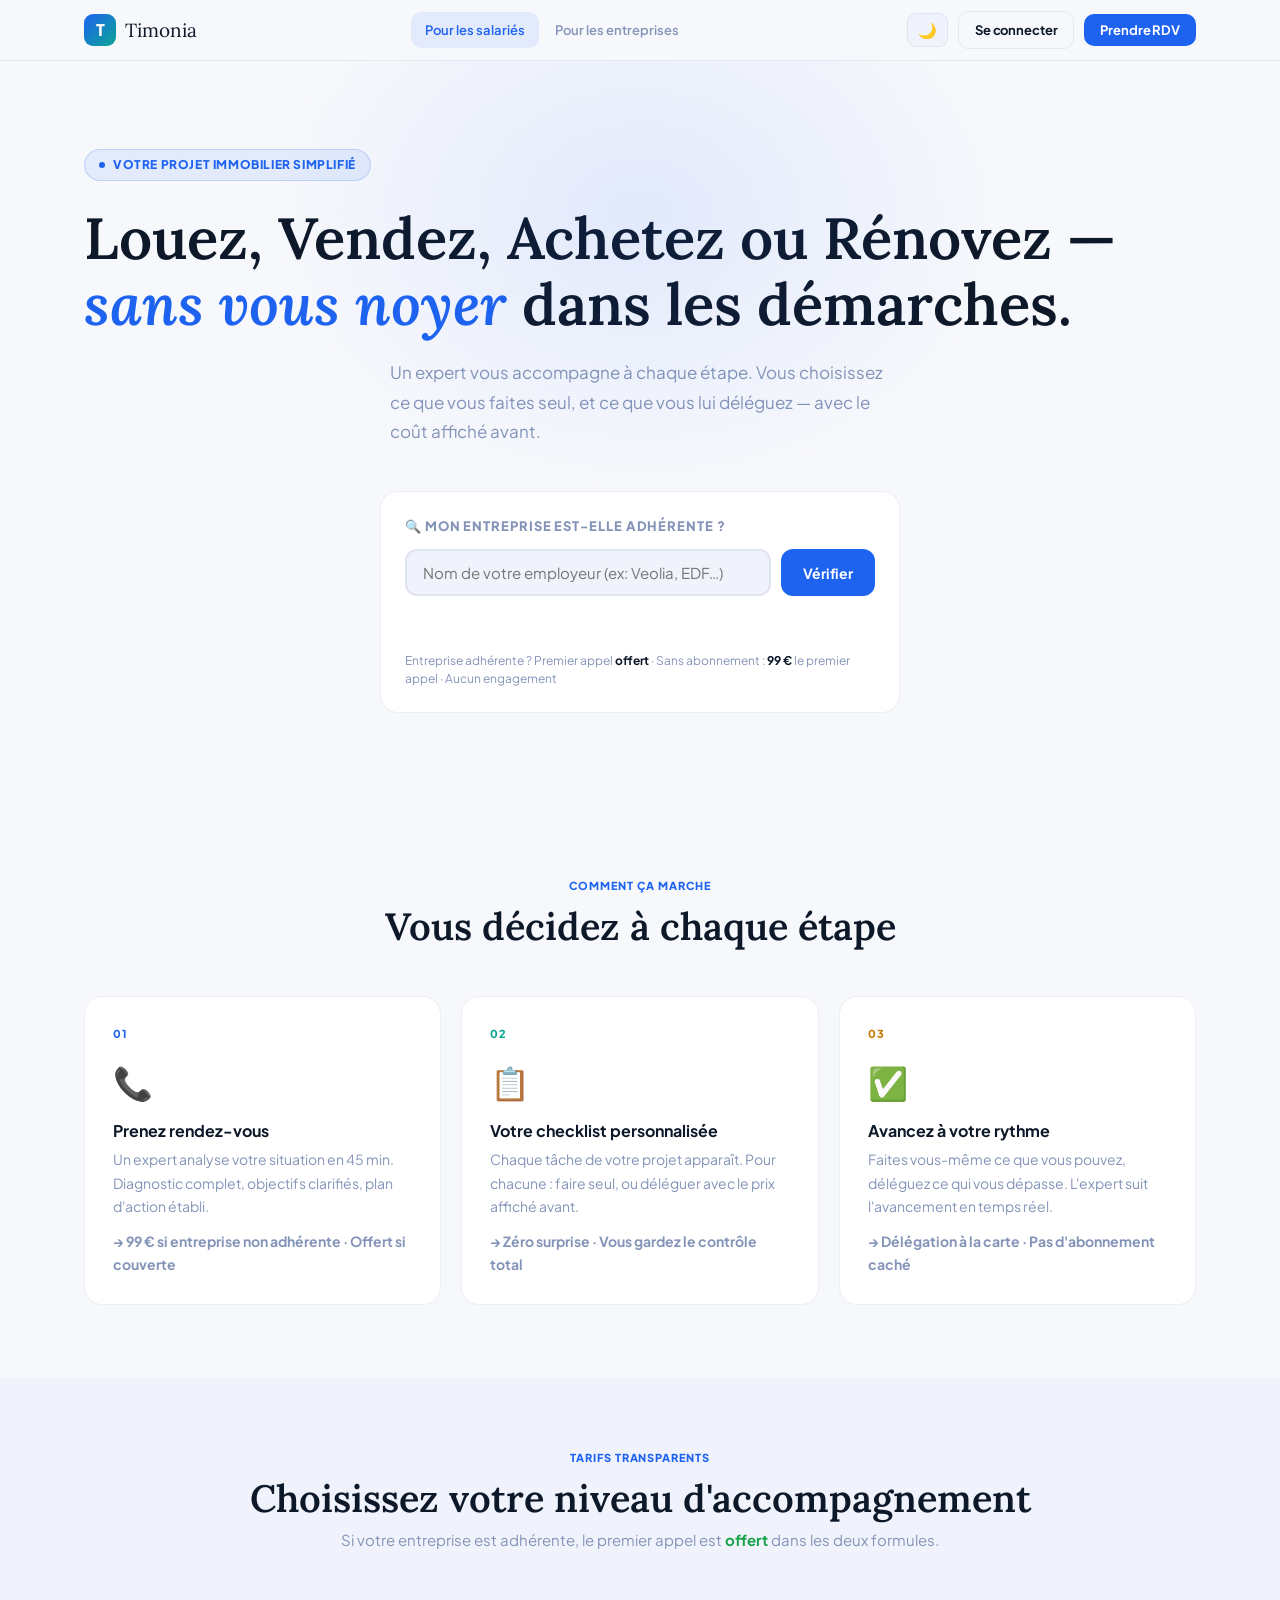
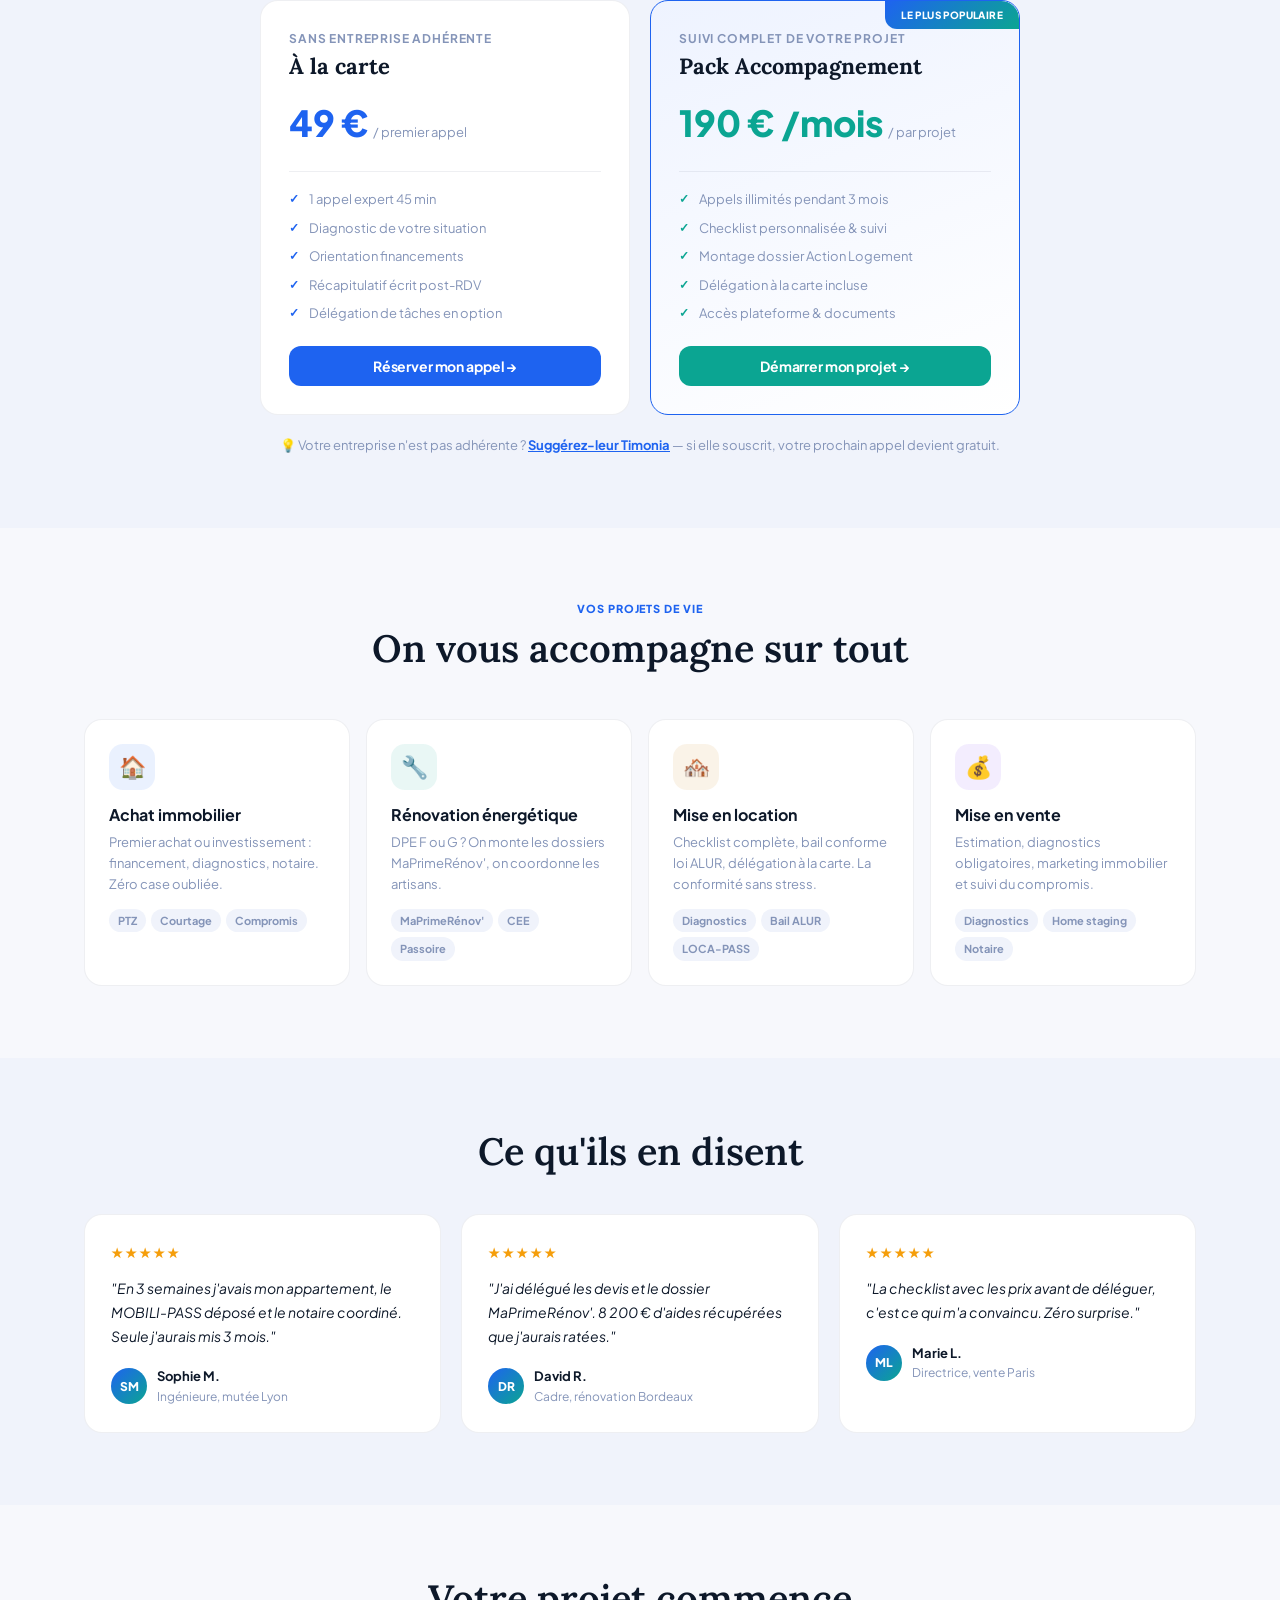
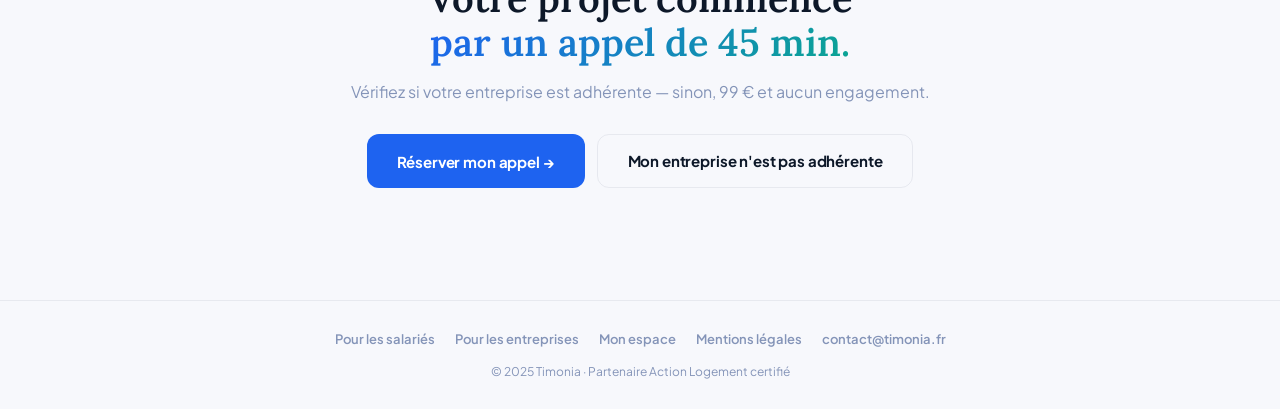
==== commit e1b34799: "Update pricing details in index.html" ====
--- a/index.html
+++ b/index.html
@@ -24,7 +24,7 @@
       </div>
       <div class="nav-right">
         <button class="btn-theme" id="themeToggle" aria-label="Changer le thème">🌙</button>
-        <a href="dashboard.html" class="btn btn-outline btn-sm">Se connecter</a>
+        <a href="login.html" class="btn btn-outline btn-sm">Se connecter</a>
         <button class="btn btn-primary btn-sm" id="openRdvModal">Prendre RDV</button>
       </div>
       <button class="nav-burger" id="navBurger" aria-label="Menu">☰</button>
@@ -32,7 +32,7 @@
     <div class="nav-mobile" id="navMobile">
       <a href="index.html" class="nav-mobile-link">Pour les salariés</a>
       <a href="entreprise.html" class="nav-mobile-link">Pour les entreprises</a>
-      <a href="dashboard.html" class="nav-mobile-link">Se connecter</a>
+      <a href="login.html" class="nav-mobile-link">Se connecter</a>
     </div>
   </nav>
 
@@ -137,7 +137,7 @@
           <p class="plan-sub">Suivi complet de votre projet</p>
           <h3 class="plan-name">Pack Accompagnement</h3>
           <div class="plan-price">
-            <span class="price-amount text-teal">190 €</span>
+            <span class="price-amount text-teal">190 € /mois </span>
             <span class="price-period">/ par projet</span>
           </div>
           <ul class="plan-features">
@@ -284,7 +284,7 @@
       <div class="modal-header">
         <div>
           <h2 class="modal-title">Réserver mon appel expert</h2>
-          <p class="modal-sub">49 € si votre entreprise n'est pas adhérente</p>
+          <p class="modal-sub">99 € si votre entreprise n'est pas adhérente</p>
         </div>
         <button class="modal-close" onclick="closeModal('rdv')">✕</button>
       </div>
@@ -321,7 +321,7 @@
           <label>Contexte rapide</label>
           <textarea rows="2" placeholder="Ex: Muté à Lyon en septembre, budget 420k€…"></textarea>
         </div>
-        <button type="submit" class="btn btn-primary w-full">Confirmer mon RDV → 49 €</button>
+        <button type="submit" class="btn btn-primary w-full">Confirmer mon RDV → 99 €</button>
         <p class="form-note">Si votre entreprise est adhérente, le paiement ne sera pas prélevé.</p>
       </form>
       <div class="form-success" id="successRdv" hidden>
@@ -338,7 +338,7 @@
       <div class="modal-header">
         <div>
           <h2 class="modal-title">Pack Accompagnement</h2>
-          <p class="modal-sub">190€/ mois · Suivi complet 3 mois</p>
+          <p class="modal-sub"> 190€/ mois · Suivi complet 3 mois</p>
         </div>
         <button class="modal-close" onclick="closeModal('pack')">✕</button>
       </div>
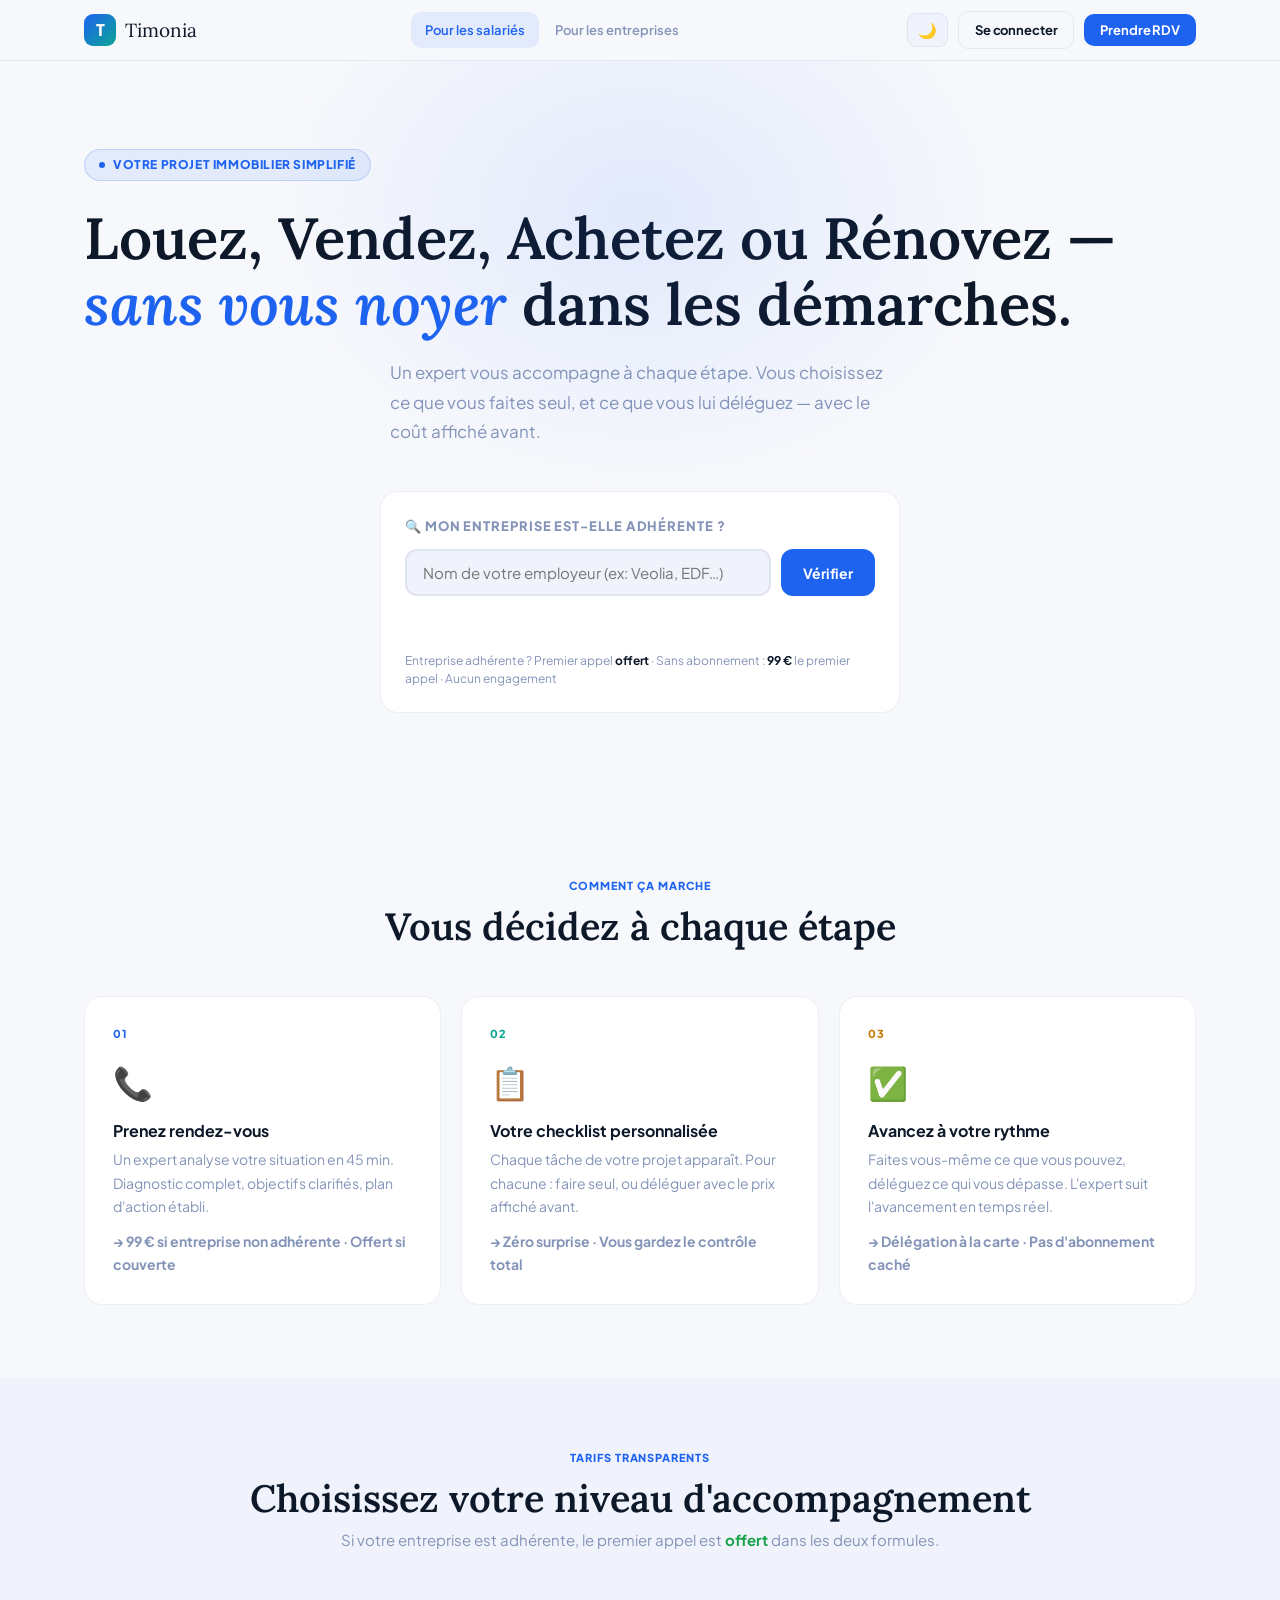
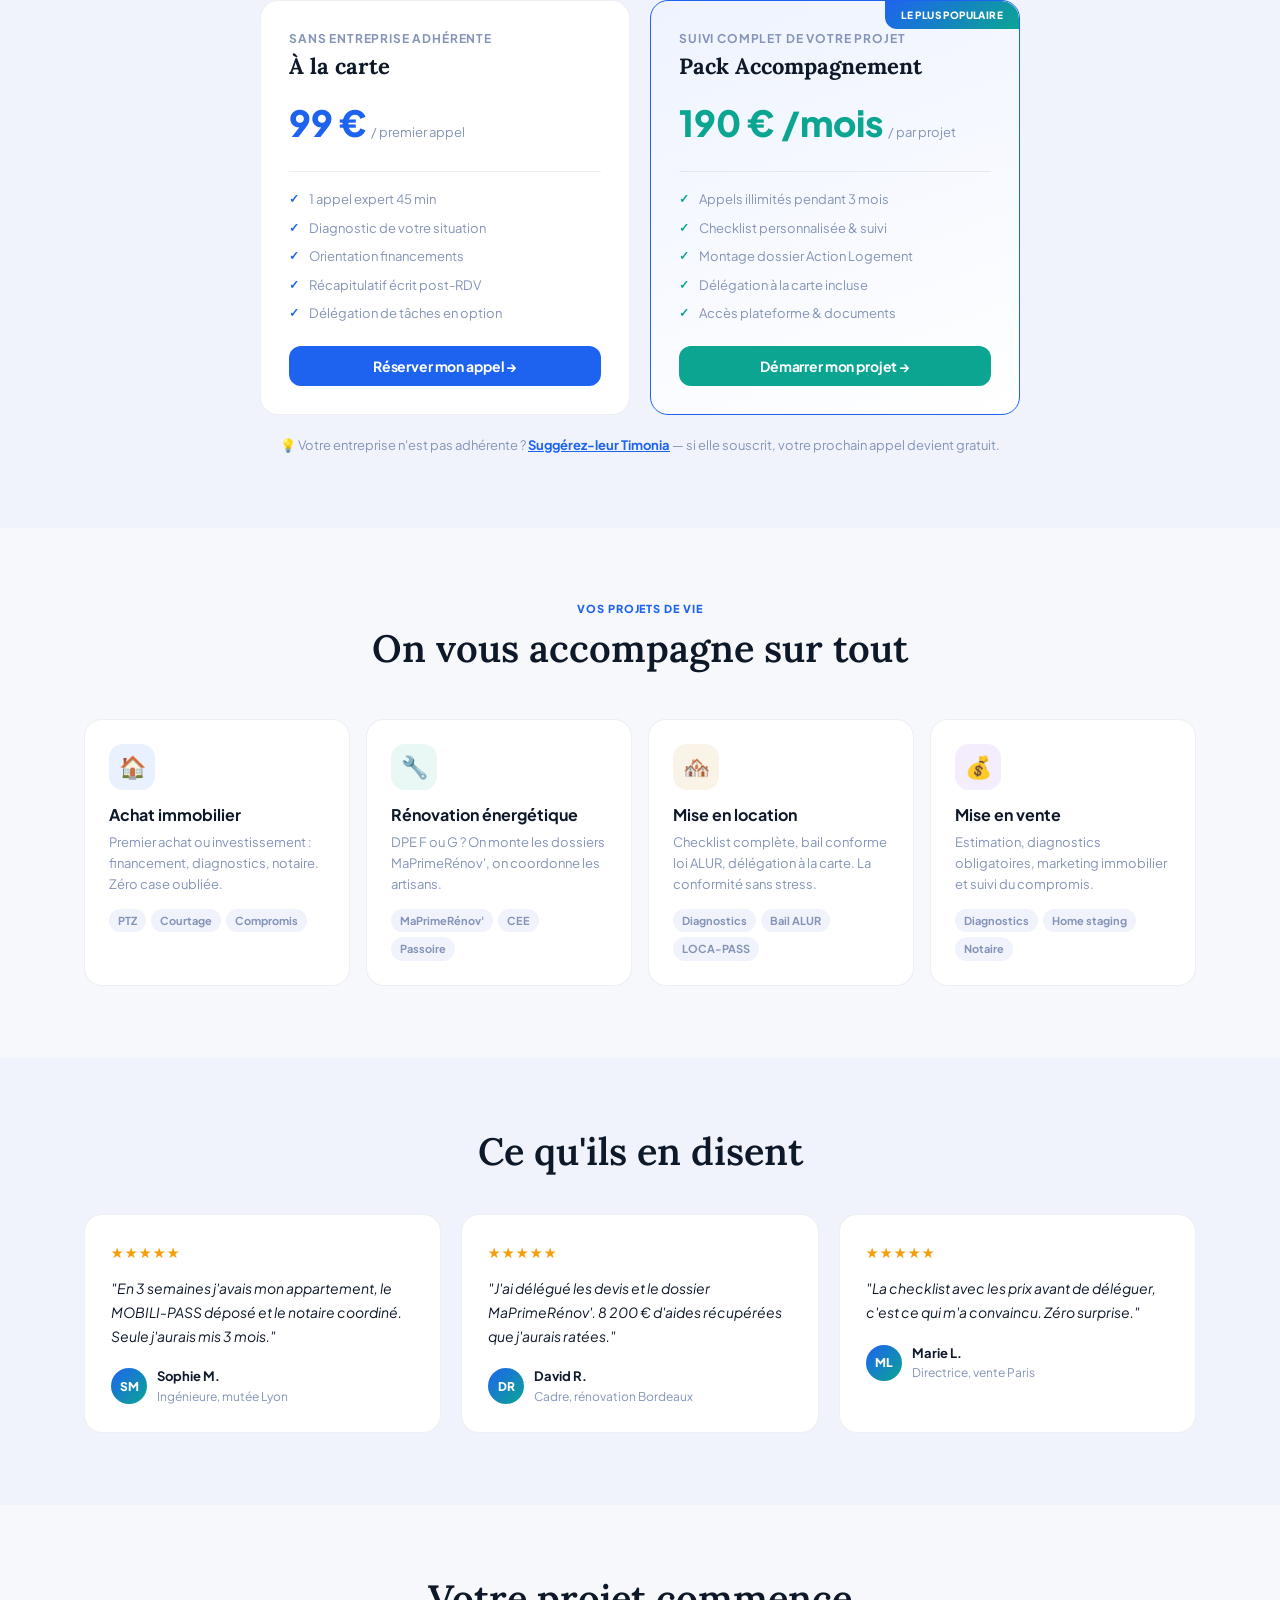
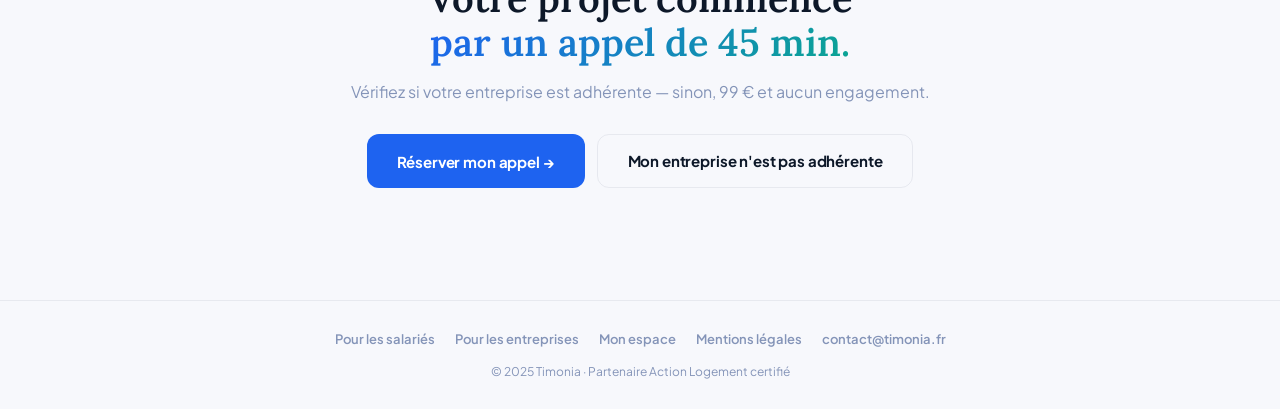
==== commit 464a4a32: "Update index.html" ====
--- a/index.html
+++ b/index.html
@@ -68,7 +68,7 @@
         <div id="coverageResult" class="coverage-result" hidden></div>
         <p class="coverage-note">
           Entreprise adhérente ? Premier appel <strong class="text-green">offert</strong> ·
-          Sans abonnement : <strong>99 €</strong> le premier appel · Aucun engagement
+          Sans abonnement : <strong> 99 €</strong> le premier appel · Aucun engagement
         </p>
       </div>
     </div>
@@ -120,7 +120,7 @@
           <p class="plan-sub">Sans entreprise adhérente</p>
           <h3 class="plan-name">À la carte</h3>
           <div class="plan-price">
-            <span class="price-amount text-accent">49 €</span>
+            <span class="price-amount text-accent">99 €</span>
             <span class="price-period">/ premier appel</span>
           </div>
           <ul class="plan-features">
@@ -284,7 +284,7 @@
       <div class="modal-header">
         <div>
           <h2 class="modal-title">Réserver mon appel expert</h2>
-          <p class="modal-sub">99 € si votre entreprise n'est pas adhérente</p>
+          <p class="modal-sub"> 99 € si votre entreprise n'est pas adhérente</p>
         </div>
         <button class="modal-close" onclick="closeModal('rdv')">✕</button>
       </div>
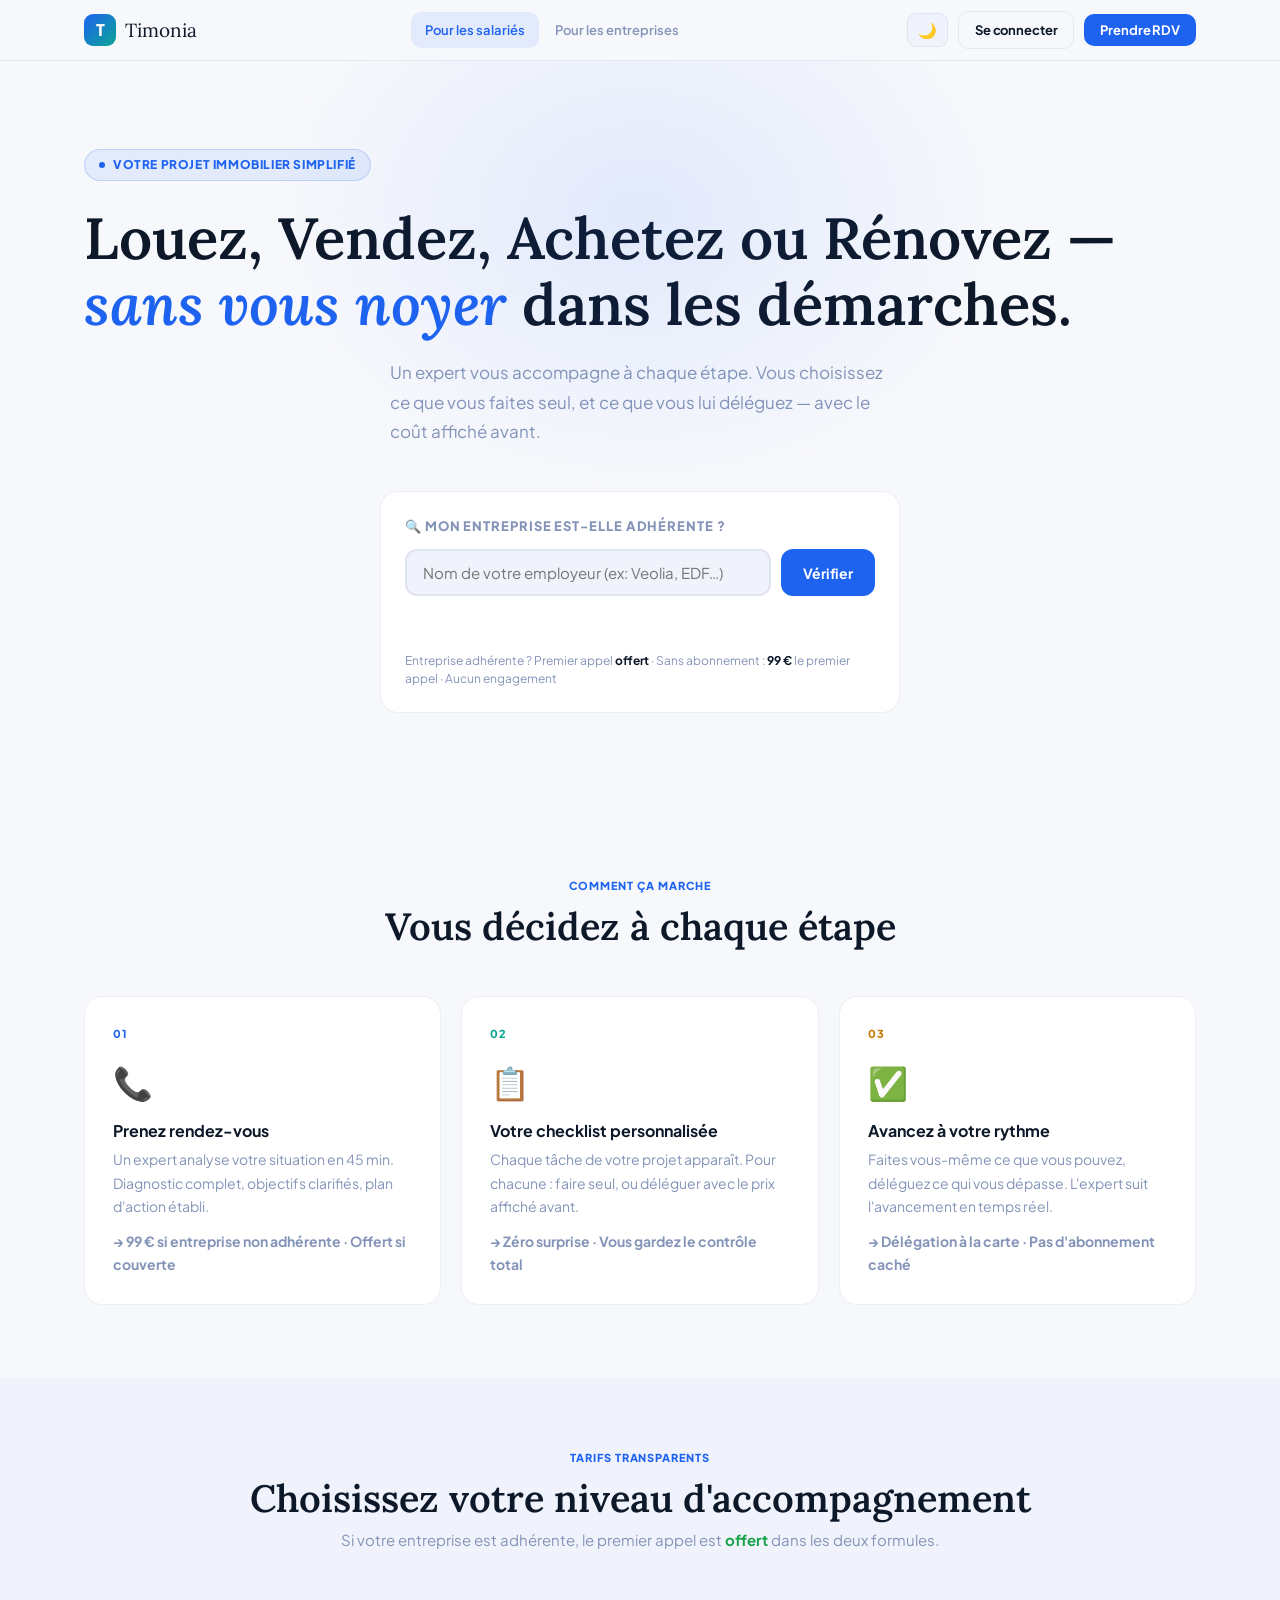
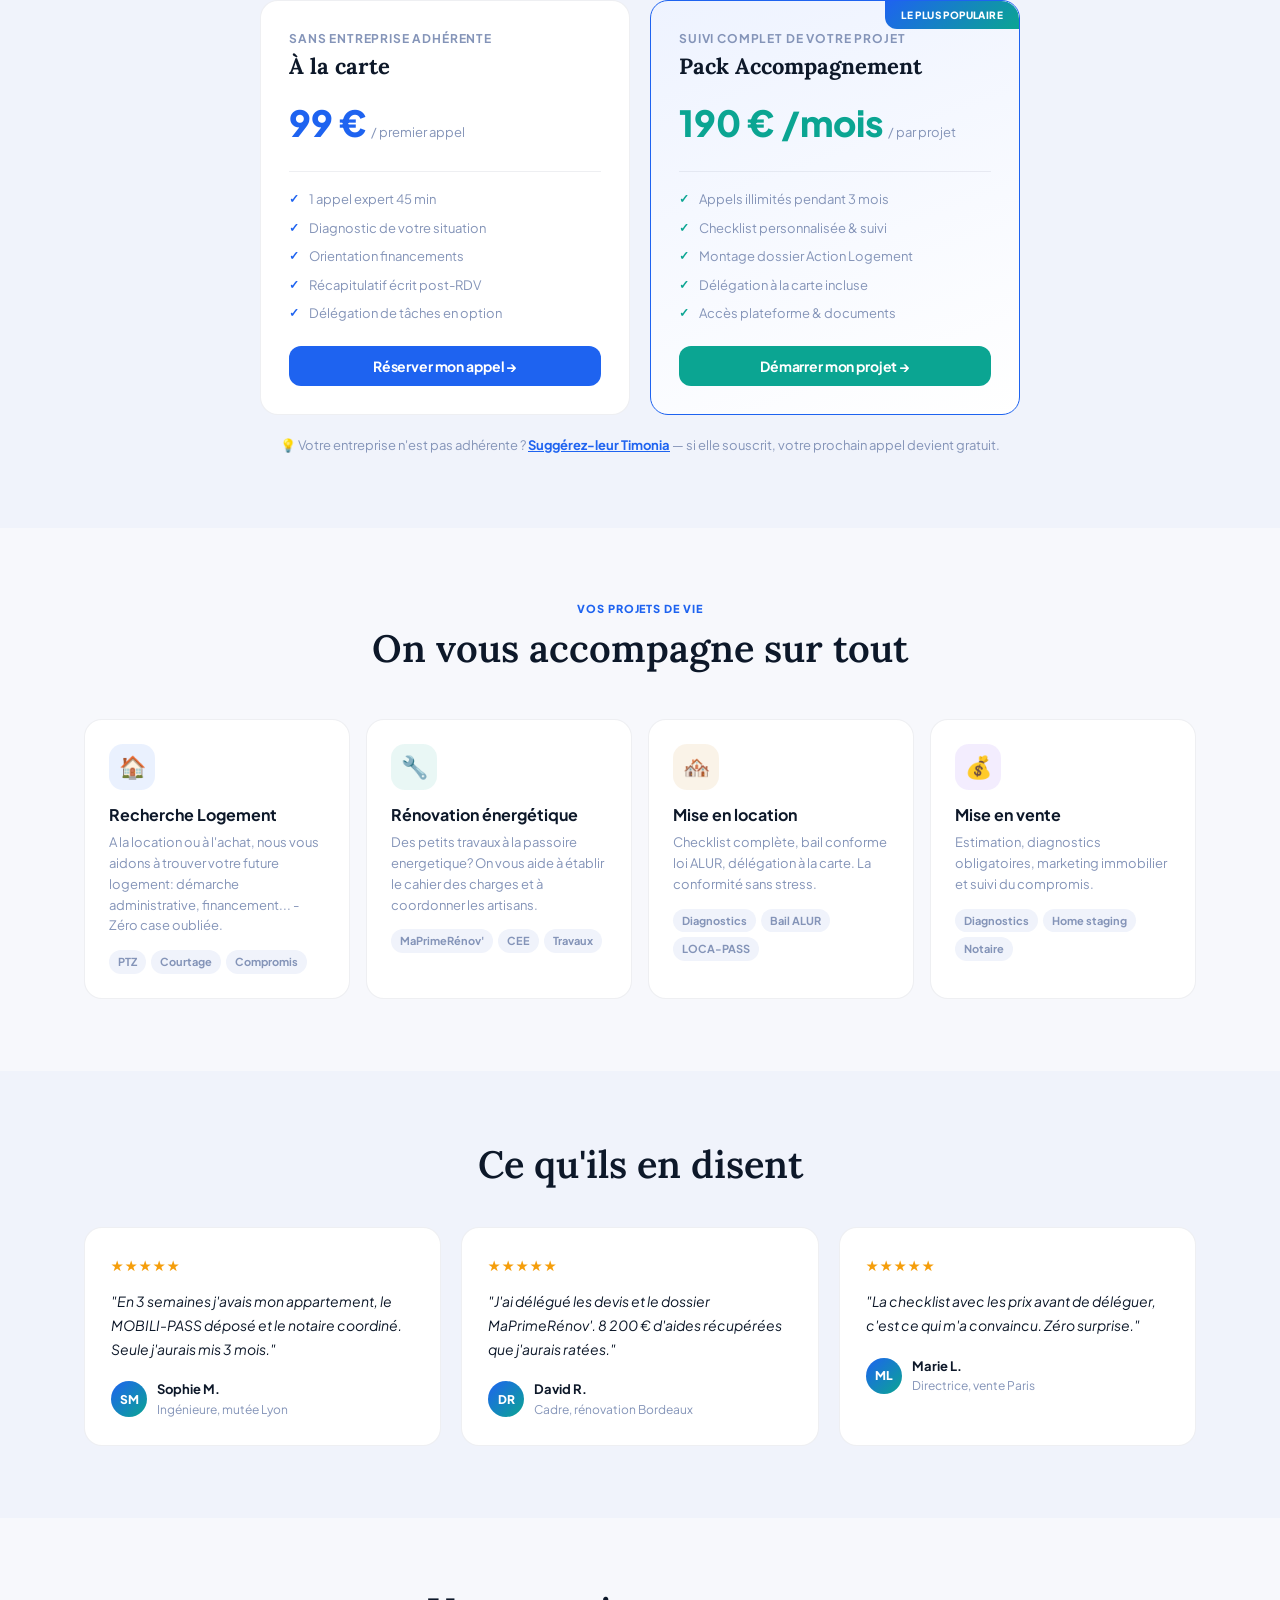
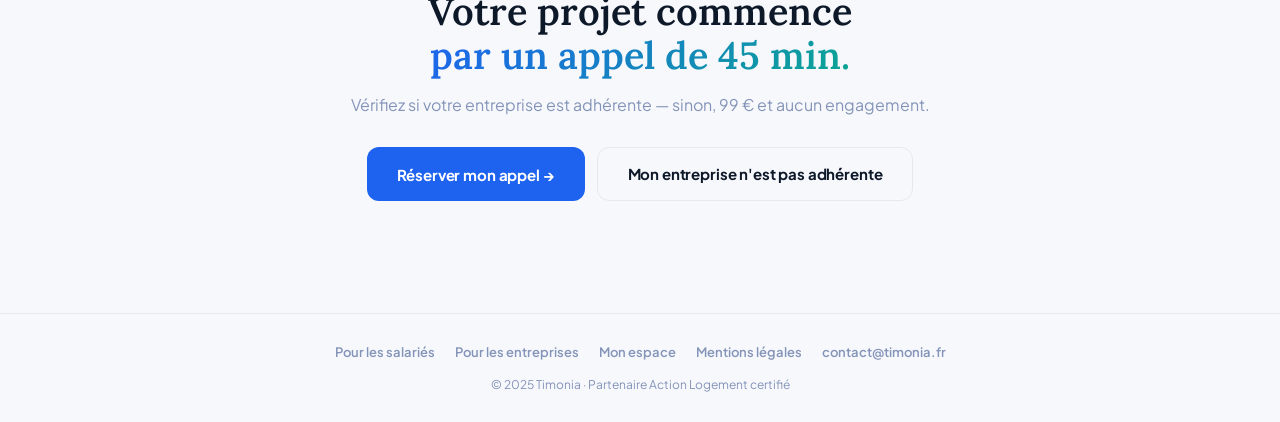
==== commit 50d64efd: "Update index.html" ====
--- a/index.html
+++ b/index.html
@@ -168,8 +168,8 @@
       <div class="grid-4">
         <div class="card card-usecase" onclick="window.location='dashboard.html#achat'">
           <div class="usecase-icon accent-bg">🏠</div>
-          <h3>Achat immobilier</h3>
-          <p>Premier achat ou investissement : financement, diagnostics, notaire. Zéro case oubliée.</p>
+          <h3>Recherche Logement </h3>
+          <p> A la location ou à l'achat, nous vous aidons à trouver votre future logement: démarche administrative, financement... - Zéro case oubliée.</p>
           <div class="tags">
             <span class="tag tag-accent">PTZ</span>
             <span class="tag tag-accent">Courtage</span>
@@ -178,12 +178,12 @@
         </div>
         <div class="card card-usecase" onclick="window.location='dashboard.html#renovation'">
           <div class="usecase-icon teal-bg">🔧</div>
-          <h3>Rénovation énergétique</h3>
-          <p>DPE F ou G ? On monte les dossiers MaPrimeRénov', on coordonne les artisans.</p>
+          <h3> Rénovation énergétique </h3>
+          <p> Des petits travaux à la passoire energetique? On vous aide à établir le cahier des charges et à coordonner les artisans.</p>
           <div class="tags">
             <span class="tag tag-teal">MaPrimeRénov'</span>
             <span class="tag tag-teal">CEE</span>
-            <span class="tag tag-teal">Passoire</span>
+            <span class="tag tag-teal">Travaux</span>
           </div>
         </div>
         <div class="card card-usecase" onclick="window.location='dashboard.html#location'">
